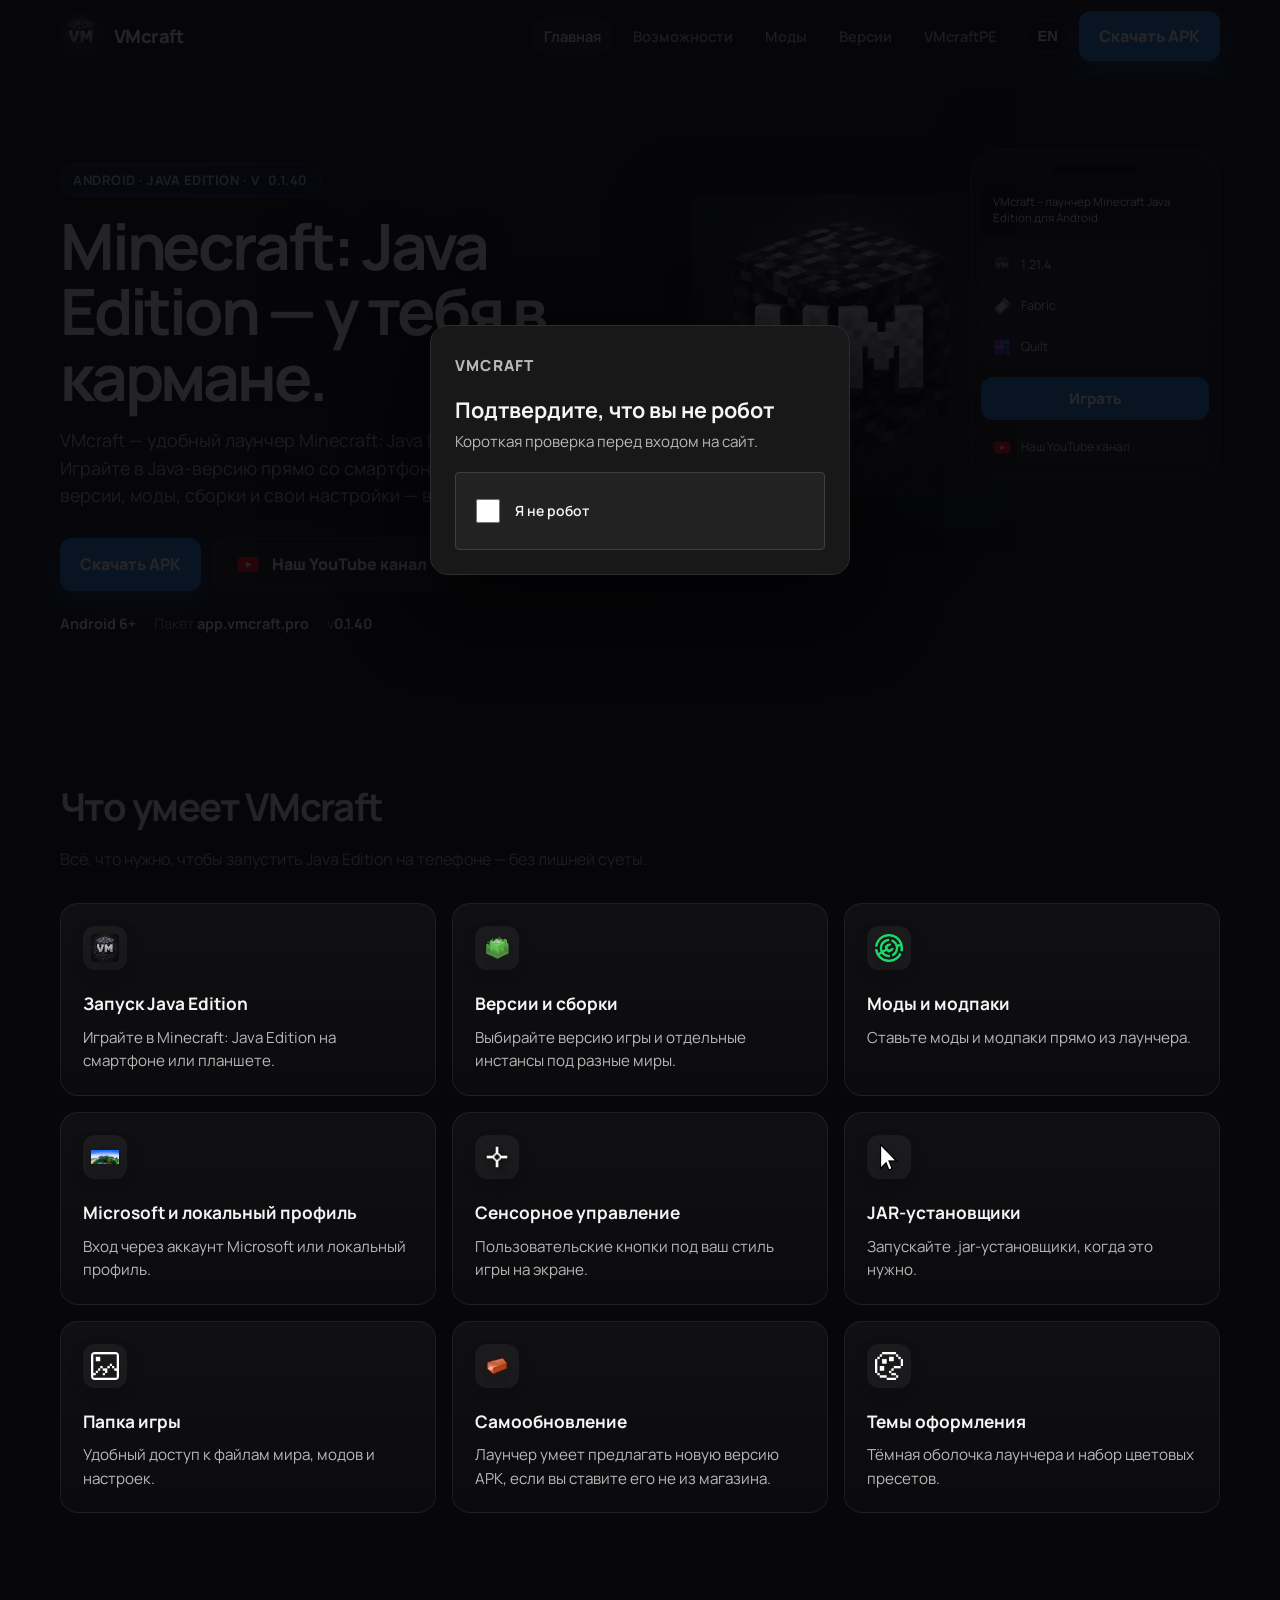
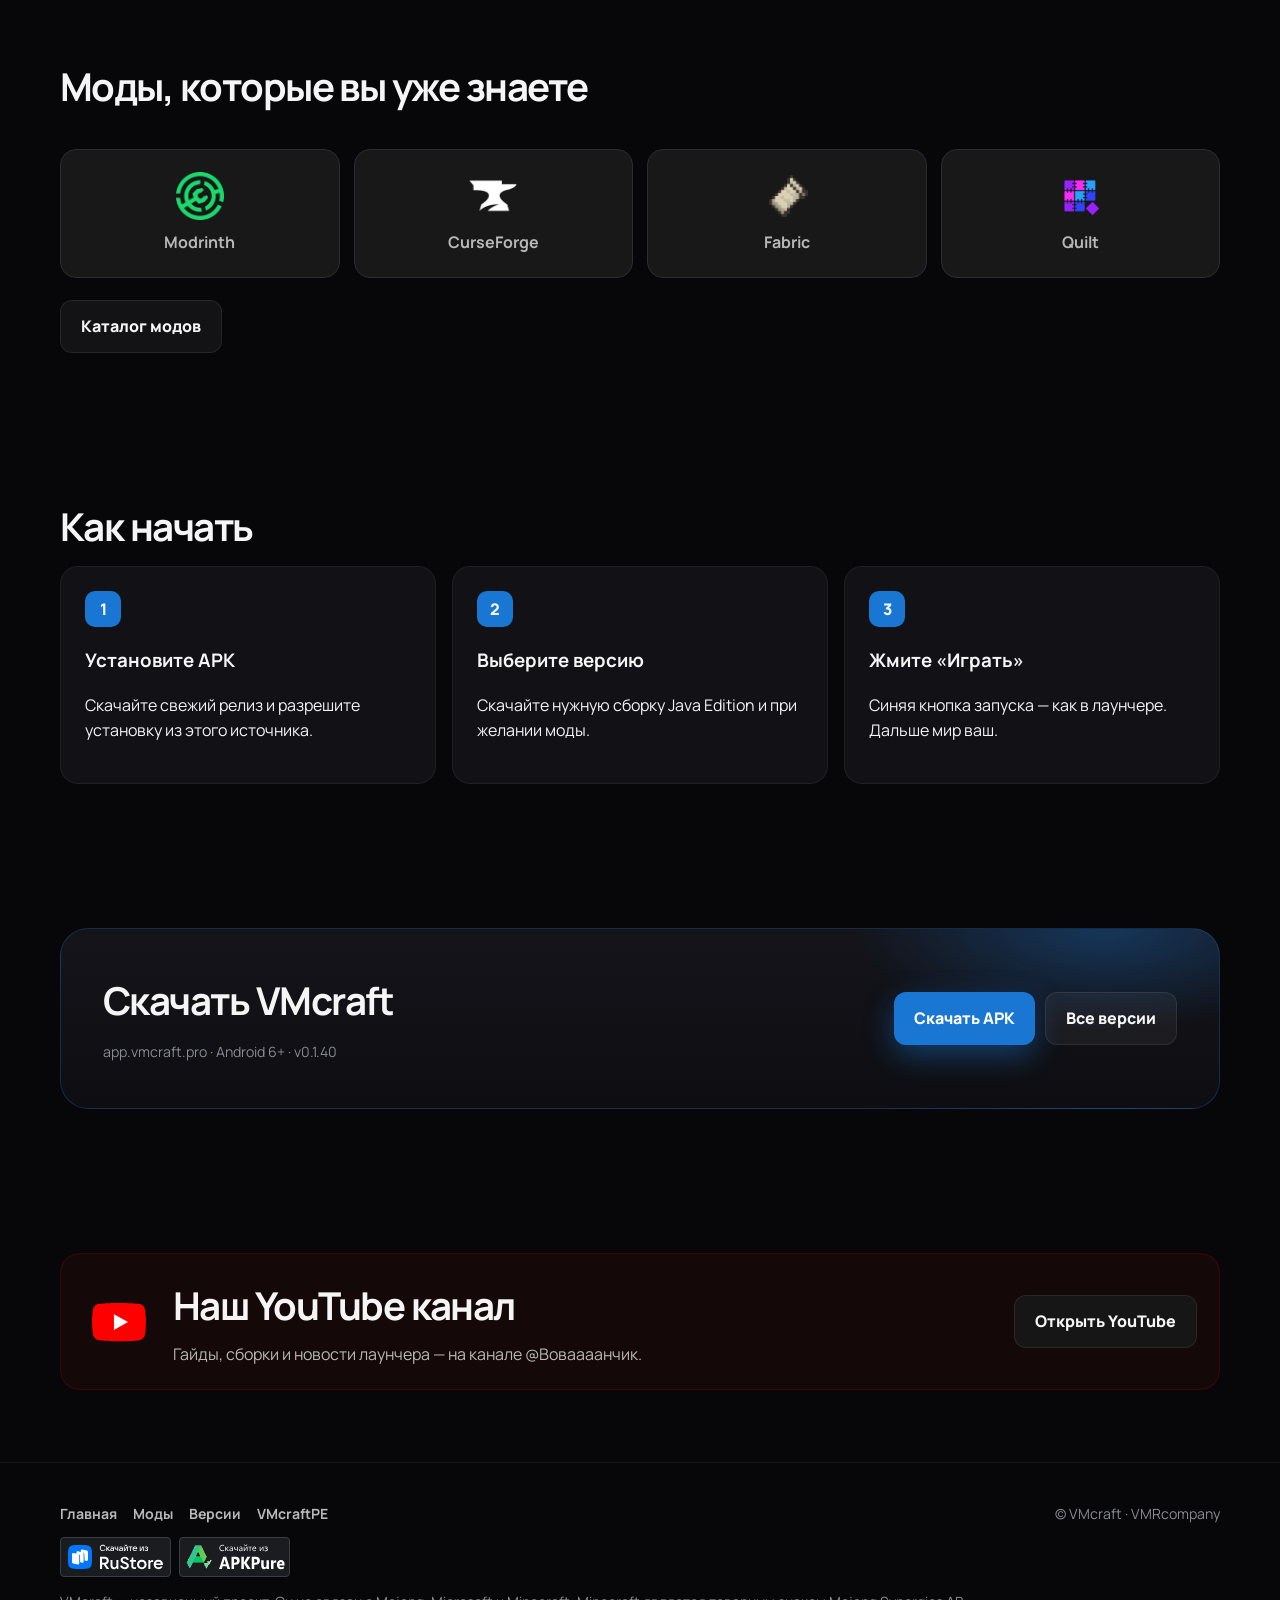
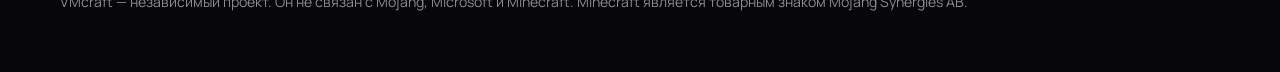
==== index.html @ ec3b5761 "Show a not-a-robot gate on every new site visit. Co-authored-by: Cursor <cursoragent@cursor.com>" ====
<!DOCTYPE html>
<html lang="ru">
<head>
  <meta name="yandex-verification" content="26afa3d3f03952c6" />
  <meta charset="UTF-8">
  <meta name="viewport" content="width=device-width, initial-scale=1">
  <title>VMcraft — лаунчер Minecraft Java Edition для Android</title>
  <meta name="description" content="Скачайте VMcraft: лаунчер Minecraft: Java Edition на Android. Версии, моды, модпаки и сенсорное управление.">
  <link rel="canonical" href="https://vmcraft.mineholde.pro/">
  <meta name="theme-color" content="#0A0A0E">
  <meta property="og:type" content="website">
  <meta property="og:site_name" content="VMcraft">
  <meta property="og:title" content="VMcraft — лаунчер Minecraft Java Edition для Android">
  <meta property="og:description" content="Minecraft: Java Edition на Android. Моды, версии и скачать APK.">
  <meta property="og:url" content="https://vmcraft.mineholde.pro/">
  <meta property="og:image" content="https://vmcraft.mineholde.pro/images/icon.png">
  <meta name="twitter:card" content="summary">
  <link rel="icon" href="images/icon.png" type="image/png">
  <link rel="apple-touch-icon" href="images/icon-round.png">
  <link rel="preconnect" href="https://fonts.googleapis.com">
  <link rel="preconnect" href="https://fonts.gstatic.com" crossorigin>
  <link href="https://fonts.googleapis.com/css2?family=Manrope:wght@500;600;700;800&display=swap" rel="stylesheet">
  <link rel="stylesheet" href="css/style.css?v=20261020b">
  <script>
    (function () {
      try {
        if (sessionStorage.getItem("vmcraft-captcha-ok")) return;
        if (/bot|crawl|spider|slurp|mediapartners|yandex|googlebot|bingbot|baidu/i.test(navigator.userAgent)) return;
        document.documentElement.classList.add("captcha-lock");
      } catch (e) {}
    })();
  </script>
  <script type="application/ld+json">
  {"@context":"https://schema.org","@type":"SoftwareApplication","name":"VMcraft","applicationCategory":"GameApplication","operatingSystem":"Android","url":"https://vmcraft.mineholde.pro/","description":"Minecraft: Java Edition launcher for Android","offers":{"@type":"Offer","price":"0","priceCurrency":"USD"}}
  </script>
</head>
<body data-page="home" class="home-live">
  <div class="home-bg" aria-hidden="true">
    <video class="home-bg-video" autoplay muted loop playsinline preload="auto"></video>
    <script>
      (function () {
        var month = new Date().getMonth() + 1;
        var winterOrSpring = month === 12 || month <= 5;
        var video = document.currentScript.previousElementSibling;
        video.src = winterOrSpring ? "videos/home-bg-winter.mp4" : "videos/home-bg.mp4";
      })();
    </script>
  </div>
  <div class="bedrock" aria-hidden="true"></div>
  <header class="nav" id="siteNav">
    <div class="wrap nav-inner">
      <div class="nav-left">
        <button class="menu-btn" type="button" id="menuBtn" aria-expanded="false" aria-controls="siteMenu" aria-label="Меню">
          <span></span><span></span><span></span>
        </button>
        <a class="brand" href="index.html">
          <img src="images/icon.png" alt="VMcraft">
          VMcraft
        </a>
      </div>
      <nav class="nav-links" id="siteMenu">
        <a data-nav="home" href="index.html" data-i18n="navHome">Главная</a>
        <a href="index.html#features" data-i18n="navFeat">Возможности</a>
        <a data-nav="mods" href="mods.html" data-i18n="navMods">Моды</a>
        <a data-nav="versions" href="versions.html" data-i18n="navVersions">Версии</a>
        <a data-nav="pe" href="pe.html" data-i18n="navPe">VMcraftPE</a>
      </nav>
      <div class="nav-actions">
        <button class="lang" type="button" id="langBtn">EN</button>
        <a class="btn btn-play" data-apk href="https://github.com/VMRcompany/vmcraft-updates/releases/download/0.1.40/VMcraft-0.1.40-release.apk" data-i18n="play">Скачать APK</a>
      </div>
    </div>
  </header>

  <main id="top">
    <section class="wrap hero">
      <div>
        <div class="kicker"><span data-i18n="kicker">Android · Java Edition · v</span><span data-version>0.1.40</span></div>
        <h1 data-i18n="h1">Minecraft: Java Edition — у тебя в кармане.</h1>
        <p class="lead" data-i18n="lead">VMcraft — удобный лаунчер Minecraft: Java Edition на Android. Играйте в Java-версию прямо со смартфона или планшета: версии, моды, сборки и свои настройки — в одном приложении.</p>
        <div class="cta-row">
          <a class="btn btn-play" data-apk href="https://github.com/VMRcompany/vmcraft-updates/releases/download/0.1.40/VMcraft-0.1.40-release.apk" data-i18n="play">Скачать APK</a>
          <a class="btn btn-yt" href="https://www.youtube.com/@Воваааанчик" rel="noopener" target="_blank">
            <img src="images/youtube.svg" alt="">
            <span data-i18n="yt">Наш YouTube канал</span>
          </a>
        </div>
        <div class="meta">
          <span><b data-i18n="android">Android 6+</b></span>
          <span><span data-i18n="pkg">Пакет</span> <b>app.vmcraft.pro</b></span>
          <span>v<b data-version>0.1.40</b></span>
        </div>
      </div>
      <div class="stage">
        <div class="glow"></div>
        <img class="cube" src="images/icon-foreground.png" alt="Иконка VMcraft — куб VM">
        <div class="phone" aria-hidden="true">
          <div class="notch"></div>
          <div class="mock-banner" data-i18n="banner">VMcraft – лаунчер Minecraft Java Edition для Android</div>
          <div class="mock-list">
            <div class="mock-row"><img src="images/icon.png" alt=""> 1.21.4</div>
            <div class="mock-row"><img src="images/fabric.webp" alt=""> Fabric</div>
            <div class="mock-row"><img src="images/quilt.webp" alt=""> Quilt</div>
          </div>
          <button class="mock-play" type="button" data-i18n="mockPlay">Играть</button>
          <div class="mock-yt">
            <img src="images/youtube.svg" alt="">
            <span data-i18n="yt">Наш YouTube канал</span>
          </div>
        </div>
      </div>
    </section>

    <section class="wrap section" id="features">
      <h2 data-i18n="featTitle">Что умеет VMcraft</h2>
      <p class="sub" data-i18n="featSub">Всё, что нужно, чтобы запустить Java Edition на телефоне — без лишней суеты.</p>
      <div class="grid">
        <article class="card">
          <img src="images/icon.png" alt="">
          <h3 data-i18n="f1t">Запуск Java Edition</h3>
          <p data-i18n="f1d">Играйте в Minecraft: Java Edition на смартфоне или планшете.</p>
        </article>
        <article class="card">
          <img src="images/renderer.png" alt="">
          <h3 data-i18n="f2t">Версии и сборки</h3>
          <p data-i18n="f2d">Выбирайте версию игры и отдельные инстансы под разные миры.</p>
        </article>
        <article class="card">
          <img src="images/modrinth.png" alt="">
          <h3 data-i18n="f3t">Моды и модпаки</h3>
          <p data-i18n="f3d">Ставьте моды и модпаки прямо из лаунчера.</p>
        </article>
        <article class="card">
          <img src="images/signin.webp" alt="">
          <h3 data-i18n="f4t">Microsoft и локальный профиль</h3>
          <p data-i18n="f4d">Вход через аккаунт Microsoft или локальный профиль.</p>
        </article>
        <article class="card">
          <img src="images/gamepad.png" alt="">
          <h3 data-i18n="f5t">Сенсорное управление</h3>
          <p data-i18n="f5d">Пользовательские кнопки под ваш стиль игры на экране.</p>
        </article>
        <article class="card">
          <img src="images/mouse.png" alt="">
          <h3 data-i18n="f6t">JAR-установщики</h3>
          <p data-i18n="f6d">Запускайте .jar-установщики, когда это нужно.</p>
        </article>
        <article class="card">
          <img src="images/background.png" alt="">
          <h3 data-i18n="f7t">Папка игры</h3>
          <p data-i18n="f7d">Удобный доступ к файлам мира, модов и настроек.</p>
        </article>
        <article class="card">
          <img src="images/notif.png" alt="">
          <h3 data-i18n="f8t">Самообновление</h3>
          <p data-i18n="f8d">Лаунчер умеет предлагать новую версию APK, если вы ставите его не из магазина.</p>
        </article>
        <article class="card">
          <img src="images/theme.png" alt="">
          <h3 data-i18n="f9t">Темы оформления</h3>
          <p data-i18n="f9d">Тёмная оболочка лаунчера и набор цветовых пресетов.</p>
        </article>
      </div>
    </section>

    <section class="wrap section" id="mods">
      <h2 data-i18n="ecoTitle">Моды, которые вы уже знаете</h2>
      <div class="ecosystem">
        <div class="eco"><img src="images/modrinth.png" alt="Modrinth"><span>Modrinth</span></div>
        <div class="eco"><img src="images/curseforge.png" alt="CurseForge"><span>CurseForge</span></div>
        <div class="eco"><img src="images/fabric.webp" alt="Fabric"><span>Fabric</span></div>
        <div class="eco"><img src="images/quilt.webp" alt="Quilt"><span>Quilt</span></div>
      </div>
      <p class="section-link"><a class="btn btn-ghost" href="mods.html" data-i18n="ecoMore">Каталог модов</a></p>
    </section>

    <section class="wrap section" id="start">
      <h2 data-i18n="howTitle">Как начать</h2>
      <div class="steps">
        <article class="step">
          <div class="num">1</div>
          <h3 data-i18n="s1t">Установите APK</h3>
          <p data-i18n="s1d">Скачайте свежий релиз и разрешите установку из этого источника.</p>
        </article>
        <article class="step">
          <div class="num">2</div>
          <h3 data-i18n="s2t">Выберите версию</h3>
          <p data-i18n="s2d">Скачайте нужную сборку Java Edition и при желании моды.</p>
        </article>
        <article class="step">
          <div class="num">3</div>
          <h3 data-i18n="s3t">Жмите «Играть»</h3>
          <p data-i18n="s3d">Синяя кнопка запуска — как в лаунчере. Дальше мир ваш.</p>
        </article>
      </div>
    </section>

    <section class="wrap section" id="download">
      <div class="download">
        <div>
          <h2 data-i18n="dlTitle">Скачать VMcraft</h2>
          <p class="pkg">app.vmcraft.pro · <span data-i18n="android">Android 6+</span> · v<span data-version>0.1.40</span></p>
        </div>
        <div class="dl-actions">
          <a class="btn btn-play" data-apk href="https://github.com/VMRcompany/vmcraft-updates/releases/download/0.1.40/VMcraft-0.1.40-release.apk" data-i18n="play">Скачать APK</a>
          <a class="btn btn-ghost" href="versions.html" data-i18n="allVersions">Все версии</a>
        </div>
      </div>
    </section>

    <section class="wrap section" id="youtube">
      <div class="yt-block">
        <img class="icon-lg" src="images/youtube.svg" alt="YouTube">
        <div>
          <h2 style="margin:0" data-i18n="ytTitle">Наш YouTube канал</h2>
          <p data-i18n="ytSub">Гайды, сборки и новости лаунчера — на канале @Воваааанчик.</p>
        </div>
        <a class="btn btn-yt" href="https://www.youtube.com/@Воваааанчик" rel="noopener" target="_blank" data-i18n="ytBtn">Открыть YouTube</a>
      </div>
    </section>
  </main>

  <footer>
    <div class="wrap foot">
      <div>
        <div class="foot-nav">
          <a href="index.html" data-i18n="navHome">Главная</a>
          <a href="mods.html" data-i18n="navMods">Моды</a>
          <a href="versions.html" data-i18n="navVersions">Версии</a>
          <a href="pe.html" data-i18n="navPe">VMcraftPE</a>
        </div>
        <div class="store-badges">
          <a href="https://www.rustore.ru/catalog/app/app.vmcraft.pro?utm_source=available_in_rustore&amp;utm_medium=app.vmcraft.pro&amp;rsm=1&amp;mt_link_id=iios36&amp;mt_sub1=app.vmcraft.pro" target="_blank" rel="noopener">
            <img src="images/rustore-badge.svg" width="111" height="40" alt="Доступно в RuStore">
          </a>
          <a href="https://apkpure.com/p/app.vmcraft.pro" target="_blank" rel="noopener">
            <img src="images/apkpure-badge.svg?v=20261008e" width="111" height="40" alt="Скачайте из APKPure">
          </a>
        </div>
        <div class="legal" data-i18n="legal">VMcraft — независимый проект. Он не связан с Mojang, Microsoft и Minecraft. Minecraft является товарным знаком Mojang Synergies AB.</div>
      </div>
      <div data-i18n="copy">© VMcraft · VMRcompany</div>
    </div>
  </footer>
  <script src="js/captcha.js?v=20261020b"></script>
  <script src="js/app.js?v=20261001d"></script>
</body>
</html>
---- css/style.css ----
:root {
  --bg: #07070a;
  --bg-elev: #121214;
  --surface: #181818;
  --surface-2: #222226;
  --line: #2c2c32;
  --text: #f5f5f5;
  --muted: #b8b8b8;
  --faint: #8a8a93;
  --accent: #1976d2;
  --accent-deep: #1565c0;
  --accent-glow: rgba(25, 118, 210, 0.45);
  --yt: #ff0000;
  --radius: 18px;
  --shadow: 0 30px 80px rgba(0, 0, 0, 0.55);
  --font: "Manrope", "Segoe UI", system-ui, sans-serif;
}

* { box-sizing: border-box; }
html { scroll-behavior: smooth; }
body {
  margin: 0;
  font-family: var(--font);
  background: var(--bg);
  color: var(--text);
  line-height: 1.55;
  overflow-x: hidden;
}

body::before {
  content: "";
  position: fixed;
  inset: 0;
  pointer-events: none;
  z-index: -2;
  background:
    radial-gradient(900px 500px at 80% -10%, rgba(25, 118, 210, 0.22), transparent 60%),
    radial-gradient(700px 420px at 10% 10%, rgba(255, 255, 255, 0.04), transparent 50%),
    linear-gradient(180deg, #0a0a0e 0%, #07070a 40%, #050507 100%);
}

.bedrock {
  position: fixed;
  inset: 0;
  z-index: -1;
  opacity: 0.18;
  background-image:
    linear-gradient(rgba(255,255,255,.04) 1px, transparent 1px),
    linear-gradient(90deg, rgba(255,255,255,.04) 1px, transparent 1px);
  background-size: 28px 28px;
  mask-image: radial-gradient(circle at 50% 20%, #000 20%, transparent 75%);
}

.home-bg {
  position: fixed;
  inset: 0;
  z-index: -2;
  overflow: hidden;
  pointer-events: none;
}

.home-bg-video {
  width: 100%;
  height: 100%;
  object-fit: cover;
}

.home-bg::after {
  content: "";
  position: absolute;
  inset: 0;
  background:
    linear-gradient(180deg, rgba(7, 7, 10, 0.38) 0%, rgba(7, 7, 10, 0.52) 45%, rgba(7, 7, 10, 0.82) 100%),
    radial-gradient(ellipse at 50% 30%, transparent 35%, rgba(7, 7, 10, 0.4) 100%);
}

.home-live::before {
  display: none;
}

.home-live .bedrock {
  opacity: 0.08;
}

.home-live h1,
.home-live .lead {
  text-shadow: 0 2px 22px rgba(0, 0, 0, 0.65);
}

a { color: inherit; }

.wrap {
  width: min(1160px, calc(100% - 32px));
  margin: 0 auto;
}

.nav {
  position: sticky;
  top: 0;
  z-index: 40;
  backdrop-filter: blur(18px);
  background: rgba(7, 7, 10, 0.72);
  border-bottom: 1px solid rgba(255,255,255,.06);
}

.nav-inner {
  display: flex;
  align-items: center;
  gap: 16px;
  min-height: 72px;
}

.nav-left {
  display: flex;
  align-items: center;
  gap: 4px;
  flex-shrink: 0;
}

.menu-btn {
  display: none;
  width: 40px;
  height: 40px;
  padding: 0;
  border: 0;
  border-radius: 10px;
  background: transparent;
  flex-direction: column;
  align-items: center;
  justify-content: center;
  gap: 5px;
  cursor: pointer;
}

.menu-btn span {
  display: block;
  width: 18px;
  height: 2px;
  background: #fff;
  border-radius: 2px;
  transition: transform .2s ease, opacity .2s ease;
}

.nav.is-open .menu-btn span:nth-child(1) {
  transform: translateY(7px) rotate(45deg);
}

.nav.is-open .menu-btn span:nth-child(2) {
  opacity: 0;
}

.nav.is-open .menu-btn span:nth-child(3) {
  transform: translateY(-7px) rotate(-45deg);
}

.nav-actions {
  display: flex;
  align-items: center;
  gap: 8px;
  flex-shrink: 0;
}

.brand {
  display: flex;
  align-items: center;
  gap: 12px;
  text-decoration: none;
  font-weight: 800;
  letter-spacing: -0.03em;
  font-size: 1.15rem;
}

.brand img {
  width: 42px;
  height: 42px;
  border-radius: 12px;
  box-shadow: 0 0 0 1px rgba(255,255,255,.08), 0 10px 24px rgba(0,0,0,.4);
}

.nav-links {
  display: flex;
  align-items: center;
  gap: 8px;
  flex-wrap: wrap;
  justify-content: flex-end;
  margin-left: auto;
}

.nav-links a, .lang {
  text-decoration: none;
  color: var(--muted);
  font-size: 0.92rem;
  font-weight: 600;
  padding: 8px 12px;
  border-radius: 999px;
}

.nav-links a:hover { color: var(--text); background: rgba(255,255,255,.05); }

.lang {
  border: 1px solid var(--line);
  background: transparent;
  color: var(--text);
  cursor: pointer;
}

.btn {
  display: inline-flex;
  align-items: center;
  justify-content: center;
  gap: 10px;
  text-decoration: none;
  border: 0;
  cursor: pointer;
  font-weight: 800;
  border-radius: 12px;
  padding: 13px 20px;
  transition: transform .15s ease, background .15s ease, box-shadow .15s ease;
}

.btn:hover { transform: translateY(-1px); }
.btn:active { transform: translateY(0); }

.btn-play {
  background: var(--accent);
  color: #fff;
  box-shadow: 0 10px 30px var(--accent-glow);
}
.btn-play:hover { background: var(--accent-deep); }

.btn-ghost {
  background: rgba(255,255,255,.05);
  color: var(--text);
  border: 1px solid rgba(255,255,255,.08);
}

.btn-yt {
  background: #161616;
  border: 1px solid rgba(255,255,255,.08);
}
.btn-yt img { width: 28px; height: 21px; }

.hero {
  display: grid;
  grid-template-columns: 1.05fr .95fr;
  gap: 48px;
  align-items: center;
  padding: 56px 0 36px;
}

.kicker {
  display: inline-flex;
  align-items: center;
  gap: 8px;
  color: #9ecbff;
  background: rgba(25, 118, 210, .12);
  border: 1px solid rgba(25, 118, 210, .28);
  border-radius: 999px;
  padding: 6px 12px;
  font-size: 0.82rem;
  font-weight: 700;
  letter-spacing: .04em;
  text-transform: uppercase;
}

h1 {
  margin: 16px 0 12px;
  font-size: clamp(2.4rem, 5vw, 4.4rem);
  line-height: 1.02;
  letter-spacing: -0.05em;
}

h1 span { color: #8ec4ff; }

.lead {
  font-size: 1.12rem;
  color: var(--muted);
  max-width: 560px;
}

.cta-row {
  display: flex;
  flex-wrap: wrap;
  gap: 12px;
  margin-top: 28px;
}

.meta {
  display: flex;
  flex-wrap: wrap;
  gap: 18px;
  margin-top: 22px;
  color: var(--faint);
  font-size: 0.9rem;
}

.meta b { color: var(--text); font-weight: 700; }

.stage {
  position: relative;
  min-height: 540px;
}

.pe-stage {
  display: flex;
  align-items: center;
  justify-content: center;
  min-height: 420px;
}

.pe-stage .glow {
  left: 50%;
  top: 50%;
}

.pe-stage .pe-logo,
.pe-stage .cube {
  position: static;
  left: auto;
  top: auto;
  width: min(280px, 72%);
  transform: none;
}

.glow {
  position: absolute;
  width: 340px;
  height: 340px;
  left: 50%;
  top: 46%;
  transform: translate(-50%, -50%);
  background: radial-gradient(circle, var(--accent-glow), transparent 68%);
  filter: blur(8px);
}

.cube {
  position: absolute;
  left: 0;
  top: 12%;
  width: min(300px, 52vw);
  animation: float 6s ease-in-out infinite;
  filter: drop-shadow(0 30px 40px rgba(0,0,0,.6));
  z-index: 2;
}

.phone {
  position: absolute;
  right: 0;
  top: 20px;
  width: 250px;
  background: #101014;
  border: 1px solid rgba(255,255,255,.1);
  border-radius: 28px;
  padding: 12px 10px 14px;
  box-shadow: var(--shadow);
  z-index: 3;
}

.notch {
  width: 86px;
  height: 8px;
  margin: 4px auto 10px;
  background: #000;
  border-radius: 20px;
}

.mock-banner {
  background: rgba(0,0,0,.9);
  color: #fff;
  font-size: 0.72rem;
  line-height: 1.35;
  padding: 10px 12px;
  border-radius: 10px;
  margin-bottom: 10px;
}

.mock-list {
  background: #1b1b1f;
  border-radius: 12px;
  overflow: hidden;
  margin-bottom: 10px;
}

.mock-row {
  display: flex;
  align-items: center;
  gap: 8px;
  padding: 9px 10px;
  font-size: 0.78rem;
  border-bottom: 1px solid rgba(255,255,255,.05);
  color: #ddd;
}
.mock-row:last-child { border-bottom: 0; }
.mock-row img { width: 22px; height: 22px; border-radius: 6px; }
.mock-play {
  width: 100%;
  background: var(--accent);
  color: #fff;
  border: 0;
  border-radius: 12px;
  padding: 11px;
  font-weight: 800;
  font-size: 0.95rem;
  font-family: inherit;
}
.mock-yt {
  display: flex;
  align-items: center;
  gap: 8px;
  margin-top: 10px;
  background: #161616;
  border-radius: 12px;
  padding: 8px 10px;
  font-size: 0.75rem;
  color: #ddd;
}
.mock-yt img { width: 22px; }

@keyframes float {
  0%, 100% { transform: translateY(0); }
  50% { transform: translateY(-12px); }
}

.section { padding: 72px 0; }
.section h2 {
  margin: 0 0 10px;
  font-size: clamp(1.8rem, 3vw, 2.5rem);
  letter-spacing: -0.04em;
}
#mods h2 { margin-bottom: 32px; }
.section .sub { color: var(--muted); margin: 0 0 32px; max-width: 640px; }

.grid {
  display: grid;
  grid-template-columns: repeat(3, 1fr);
  gap: 16px;
}

.card {
  background: linear-gradient(180deg, rgba(255,255,255,.04), rgba(255,255,255,.02));
  border: 1px solid rgba(255,255,255,.07);
  border-radius: var(--radius);
  padding: 22px;
  min-height: 170px;
}
.card img {
  width: 44px;
  height: 44px;
  object-fit: contain;
  margin-bottom: 14px;
  padding: 8px;
  border-radius: 12px;
  background: rgba(255,255,255,.05);
  filter: drop-shadow(0 6px 10px rgba(0,0,0,.4));
}
.card h3 { margin: 0 0 8px; font-size: 1.08rem; }
.card p { margin: 0; color: var(--muted); font-size: 0.95rem; }

.ecosystem {
  display: grid;
  grid-template-columns: repeat(4, 1fr);
  gap: 14px;
}
.eco {
  display: flex;
  flex-direction: column;
  align-items: center;
  gap: 10px;
  padding: 22px 12px;
  background: var(--surface);
  border: 1px solid var(--line);
  border-radius: 16px;
  text-align: center;
  color: var(--muted);
  font-weight: 700;
}
.eco img { width: 48px; height: 48px; object-fit: contain; }

.steps {
  display: grid;
  grid-template-columns: repeat(3, 1fr);
  gap: 16px;
}
.step {
  padding: 24px;
  border-radius: var(--radius);
  background: #111116;
  border: 1px solid rgba(255,255,255,.06);
}
.num {
  width: 36px;
  height: 36px;
  display: grid;
  place-items: center;
  border-radius: 10px;
  background: var(--accent);
  font-weight: 800;
  margin-bottom: 14px;
}

.download {
  position: relative;
  overflow: hidden;
  border-radius: 28px;
  padding: 42px;
  background:
    radial-gradient(500px 200px at 90% 0%, rgba(25,118,210,.35), transparent 50%),
    linear-gradient(180deg, #14141a, #0e0e12);
  border: 1px solid rgba(25,118,210,.28);
  display: grid;
  grid-template-columns: 1fr auto;
  gap: 24px;
  align-items: center;
}
.download h2 { margin-top: 0; }
.pkg { color: var(--faint); font-size: .88rem; margin: 0 0 4px; }
.dl-actions { display: flex; flex-wrap: wrap; gap: 10px; justify-content: flex-end; }

.versions-page { padding-top: 36px; min-height: 60vh; }
.versions-page h1 {
  margin: 0 0 10px;
  font-size: clamp(2rem, 4vw, 3rem);
  letter-spacing: -0.04em;
}
.version-list { display: grid; gap: 12px; }
.ver-row {
  display: flex;
  align-items: center;
  justify-content: space-between;
  gap: 18px;
  padding: 18px 20px;
  background: linear-gradient(180deg, rgba(255,255,255,.04), rgba(255,255,255,.02));
  border: 1px solid rgba(255,255,255,.07);
  border-radius: 18px;
}
.ver-main { display: flex; align-items: flex-start; gap: 14px; min-width: 0; }
.ver-main img {
  width: 44px;
  height: 44px;
  border-radius: 12px;
}
.ver-title { display: flex; align-items: center; gap: 10px; flex-wrap: wrap; }
.ver-meta { color: var(--faint); font-size: .9rem; margin-top: 4px; }
.ver-notes { color: var(--muted); margin: 8px 0 0; font-size: .92rem; white-space: pre-wrap; }
.ver-badge {
  background: rgba(25, 118, 210, .18);
  color: #9ecbff;
  border: 1px solid rgba(25, 118, 210, .35);
  border-radius: 999px;
  padding: 3px 10px;
  font-size: .75rem;
  font-weight: 800;
}

.yt-block {
  display: grid;
  grid-template-columns: auto 1fr auto;
  gap: 18px;
  align-items: center;
  padding: 22px;
  background: #140808;
  border: 1px solid rgba(255,0,0,.18);
  border-radius: 20px;
}
.yt-block img.icon-lg { width: 72px; height: 54px; }
.yt-block p { margin: 6px 0 0; color: var(--muted); }

footer {
  padding: 40px 0 60px;
  color: var(--faint);
  font-size: .88rem;
  border-top: 1px solid rgba(255,255,255,.06);
}
.foot {
  display: flex;
  justify-content: space-between;
  gap: 20px;
  flex-wrap: wrap;
}
.nav-links a.is-active {
  color: var(--text);
  background: rgba(255,255,255,.08);
}

.section-link { margin: 22px 0 0; }
.toolbar {
  display: flex;
  flex-wrap: wrap;
  gap: 12px;
  margin: 28px 0 18px;
  align-items: center;
}
.search {
  flex: 1;
  min-width: 200px;
  background: #121214;
  border: 1px solid var(--line);
  color: var(--text);
  border-radius: 12px;
  padding: 12px 14px;
  font: inherit;
}
.chips { display: flex; gap: 8px; }
.chip {
  border: 1px solid var(--line);
  background: transparent;
  color: var(--muted);
  border-radius: 999px;
  padding: 8px 14px;
  font: inherit;
  font-weight: 700;
  cursor: pointer;
}
.chip.is-on {
  background: rgba(25, 118, 210, .18);
  border-color: rgba(25, 118, 210, .4);
  color: #9ecbff;
}
.mod-grid {
  display: grid;
  grid-template-columns: repeat(2, 1fr);
  gap: 14px;
  margin-bottom: 40px;
}
.mod-card {
  display: grid;
  grid-template-columns: 56px 1fr;
  gap: 12px;
  align-items: start;
  padding: 16px;
  background: linear-gradient(180deg, rgba(255,255,255,.04), rgba(255,255,255,.02));
  border: 1px solid rgba(255,255,255,.07);
  border-radius: 18px;
}
.mod-card img {
  width: 56px;
  height: 56px;
  border-radius: 12px;
  object-fit: cover;
  background: #111;
}
.mod-card h3 { margin: 0 0 6px; font-size: 1.02rem; }
.mod-card p {
  margin: 0 0 12px;
  color: var(--muted);
  font-size: .9rem;
  display: -webkit-box;
  -webkit-line-clamp: 3;
  -webkit-box-orient: vertical;
  overflow: hidden;
}
.mod-card .btn { grid-column: 1 / -1; }
.foot-nav {
  display: flex;
  flex-wrap: wrap;
  gap: 12px 16px;
  margin-bottom: 12px;
}
.foot-nav a { color: var(--muted); text-decoration: none; font-weight: 700; }
.foot-nav a:hover { color: var(--text); }

.store-badges {
  display: flex;
  flex-wrap: wrap;
  align-items: center;
  gap: 8px;
  margin: 4px 0 14px;
}
.store-badges a {
  display: inline-block;
  line-height: 0;
}
.store-badges img {
  display: block;
  width: 111px;
  height: 40px;
}

.versions-page h2 { margin-top: 36px; }

@media (max-width: 920px) {
  .hero, .download, .yt-block { grid-template-columns: 1fr; }
  .dl-actions { justify-content: flex-start; }
  .ver-row { flex-direction: column; align-items: stretch; }
  .grid, .steps { grid-template-columns: 1fr 1fr; }
  .ecosystem { grid-template-columns: 1fr 1fr; }
  .stage {
    min-height: 0;
    display: flex;
    flex-direction: column;
    align-items: center;
    gap: 32px;
    padding: 8px 0 12px;
  }
  .glow { top: 22%; }
  .cube {
    position: static;
    left: auto;
    top: auto;
    width: min(220px, 62vw);
    transform: none;
  }
  .phone {
    position: static;
    left: auto;
    right: auto;
    top: auto;
    transform: none;
    width: min(240px, 78vw);
  }
  .menu-btn { display: inline-flex; }
  .nav-inner { min-height: 64px; gap: 8px; }
  .brand { font-size: 1.05rem; gap: 8px; }
  .brand img { width: 36px; height: 36px; }
  .nav-links {
    display: none;
    position: absolute;
    top: 100%;
    left: 0;
    right: 0;
    margin: 0;
    padding: 8px 16px 16px;
    flex-direction: column;
    align-items: stretch;
    flex-wrap: nowrap;
    justify-content: flex-start;
    gap: 4px;
    background: rgba(7, 7, 10, 0.97);
    border-bottom: 1px solid rgba(255,255,255,.08);
    box-shadow: 0 18px 40px rgba(0,0,0,.45);
  }
  .nav.is-open .nav-links { display: flex; }
  .nav-links a {
    border-radius: 12px;
    padding: 14px;
    font-size: 1rem;
  }
  .nav-actions .btn-play {
    padding: 10px 12px;
    font-size: 0.82rem;
    white-space: nowrap;
  }
}

@media (max-width: 640px) {
  .grid, .steps { grid-template-columns: 1fr; }
  .hero { padding-top: 28px; }
  .download { padding: 24px; }
  .mod-grid { grid-template-columns: 1fr; }
  .cube { width: min(200px, 58vw); }
}

html.captcha-lock,
html.captcha-lock body {
  overflow: hidden;
}
html.captcha-lock body::after {
  content: "";
  position: fixed;
  inset: 0;
  z-index: 90;
  background: rgba(7, 7, 10, 0.72);
}
.captcha-gate {
  position: fixed;
  inset: 0;
  z-index: 120;
  display: flex;
  align-items: center;
  justify-content: center;
  padding: 24px;
  background: rgba(7, 7, 10, 0.55);
}
.captcha-card {
  width: min(420px, 100%);
  padding: 28px 24px 24px;
  border-radius: var(--radius);
  background: var(--surface);
  border: 1px solid var(--line);
  box-shadow: var(--shadow);
}
.captcha-kicker {
  margin: 0 0 8px;
  color: var(--accent);
  font-size: .78rem;
  font-weight: 800;
  letter-spacing: .08em;
  text-transform: uppercase;
}
.captcha-card h2 {
  margin: 0 0 8px;
  font-size: 1.35rem;
  line-height: 1.25;
}
.captcha-card p {
  margin: 0 0 18px;
  color: var(--muted);
  font-size: .95rem;
}
.captcha-widget {
  min-height: 78px;
  display: flex;
  justify-content: flex-start;
}
.captcha-status {
  margin: 0;
  font-size: .85rem;
  color: var(--faint);
}
.human-check {
  display: flex;
  align-items: center;
  gap: 12px;
  width: 100%;
  min-height: 74px;
  padding: 12px 16px;
  border-radius: 4px;
  background: #222;
  border: 1px solid #3c4043;
  cursor: pointer;
  user-select: none;
}
.human-check input {
  width: 24px;
  height: 24px;
  accent-color: var(--accent);
  cursor: pointer;
}
.human-check span {
  font-size: 14px;
  font-weight: 600;
  color: var(--text);
}

@media (prefers-reduced-motion: reduce) {
  html { scroll-behavior: auto; }
  .cube { animation: none; }
  .home-bg-video { display: none; }
}
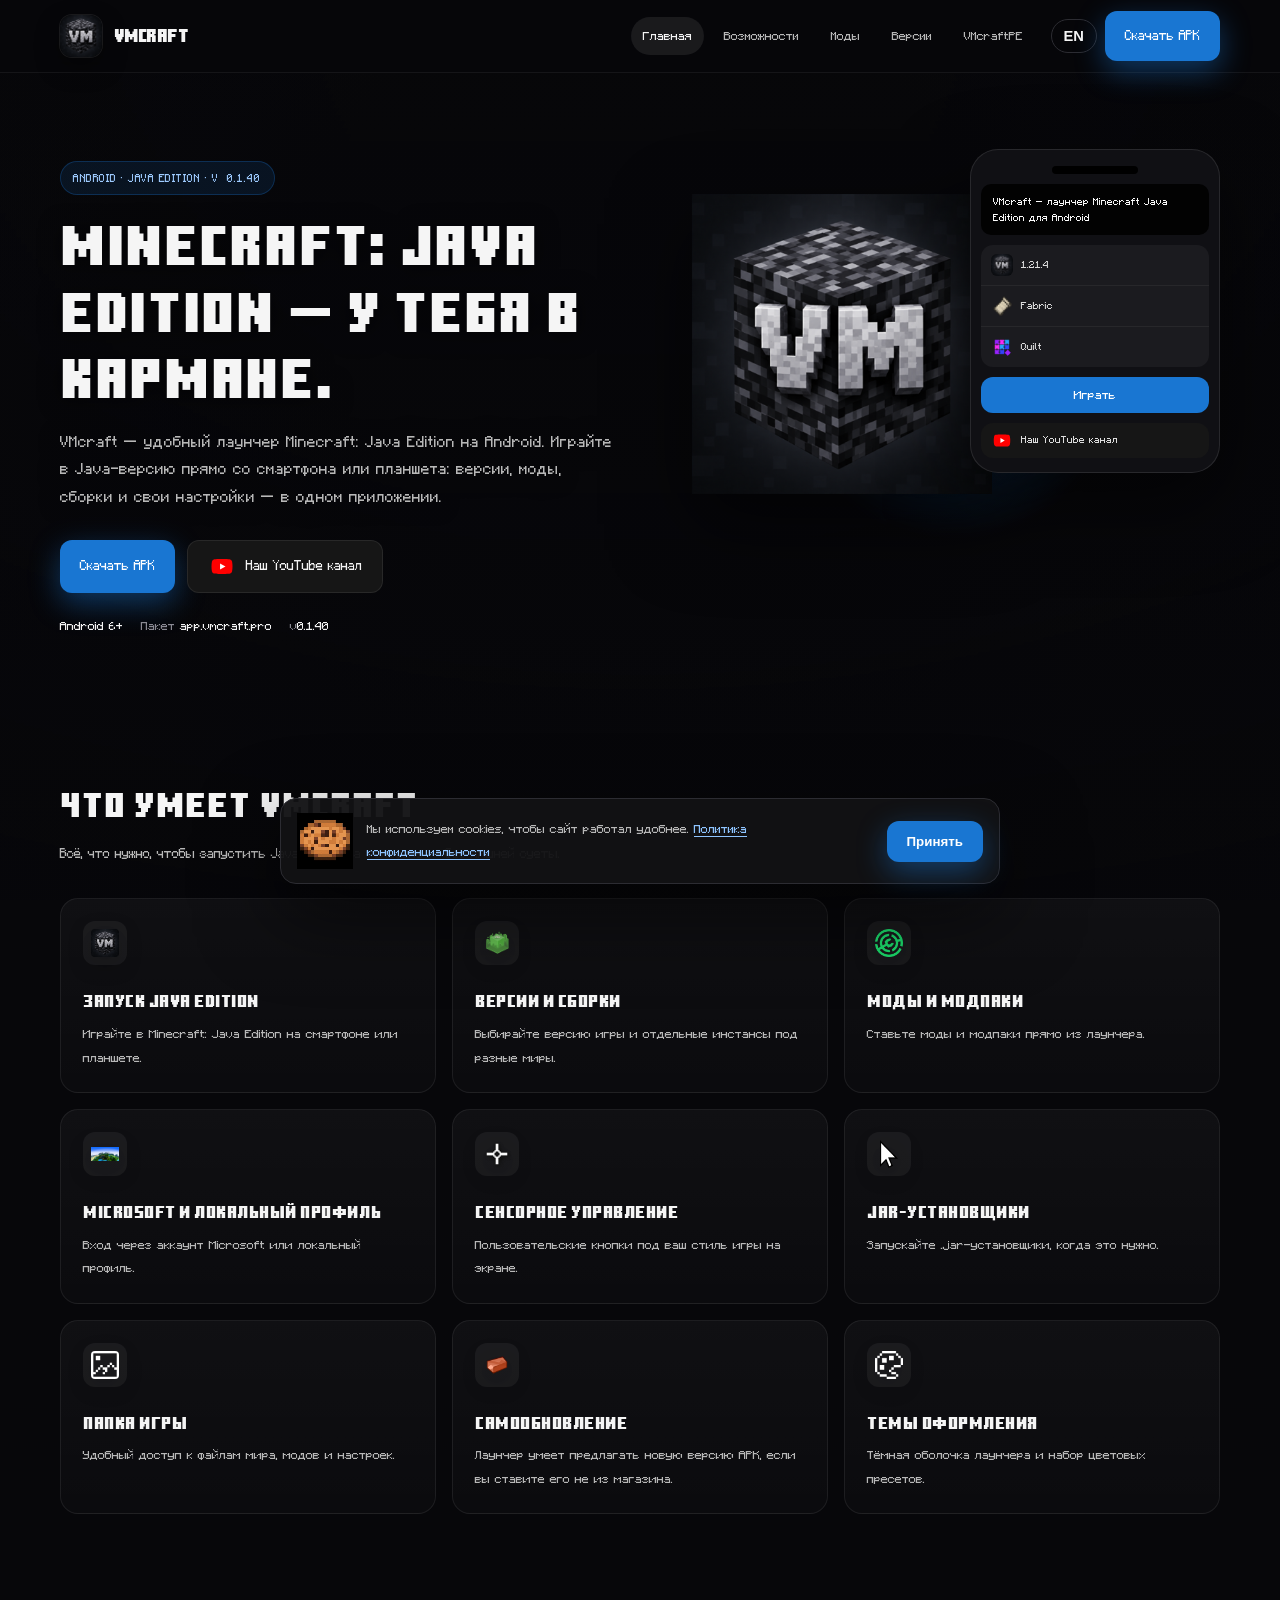
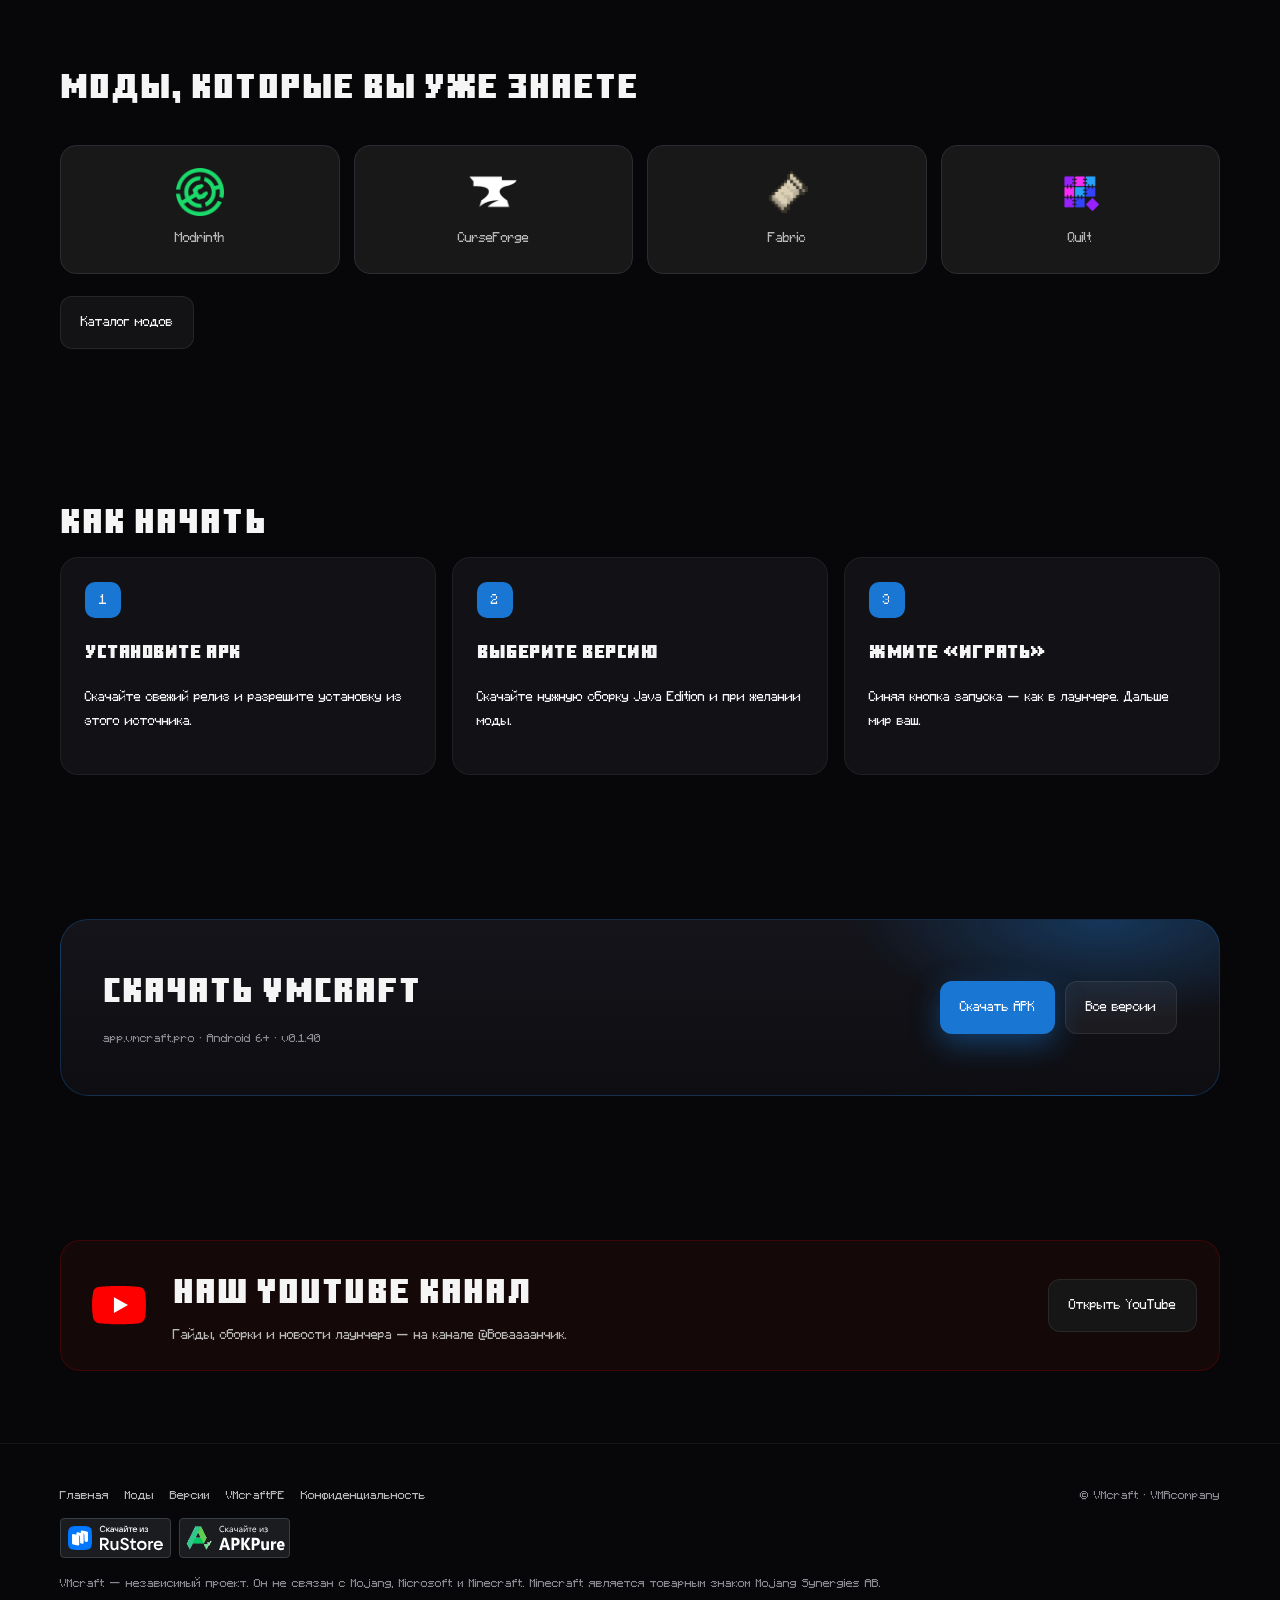
==== commit f173207a: "Replace captcha with a one-time cookie notice, privacy page, and Mojangels fonts. Co-authored-by: Cu" ====
--- a/index.html
+++ b/index.html
@@ -17,16 +17,13 @@
   <meta name="twitter:card" content="summary">
   <link rel="icon" href="images/icon.png" type="image/png">
   <link rel="apple-touch-icon" href="images/icon-round.png">
-  <link rel="preconnect" href="https://fonts.googleapis.com">
-  <link rel="preconnect" href="https://fonts.gstatic.com" crossorigin>
-  <link href="https://fonts.googleapis.com/css2?family=Manrope:wght@500;600;700;800&display=swap" rel="stylesheet">
-  <link rel="stylesheet" href="css/style.css?v=20261020b">
+  <link rel="stylesheet" href="css/style.css?v=20261020c">
   <script>
     (function () {
       try {
-        if (sessionStorage.getItem("vmcraft-captcha-ok")) return;
-        if (/bot|crawl|spider|slurp|mediapartners|yandex|googlebot|bingbot|baidu/i.test(navigator.userAgent)) return;
-        document.documentElement.classList.add("captcha-lock");
+        if (!localStorage.getItem("vmcraft-cookies-ok")) {
+          document.documentElement.classList.add("cookie-pending");
+        }
       } catch (e) {}
     })();
   </script>
@@ -228,6 +225,7 @@
           <a href="mods.html" data-i18n="navMods">Моды</a>
           <a href="versions.html" data-i18n="navVersions">Версии</a>
           <a href="pe.html" data-i18n="navPe">VMcraftPE</a>
+          <a href="privacy.html" data-i18n="navPrivacy">Конфиденциальность</a>
         </div>
         <div class="store-badges">
           <a href="https://www.rustore.ru/catalog/app/app.vmcraft.pro?utm_source=available_in_rustore&amp;utm_medium=app.vmcraft.pro&amp;rsm=1&amp;mt_link_id=iios36&amp;mt_sub1=app.vmcraft.pro" target="_blank" rel="noopener">
@@ -242,7 +240,15 @@
       <div data-i18n="copy">© VMcraft · VMRcompany</div>
     </div>
   </footer>
-  <script src="js/captcha.js?v=20261020b"></script>
-  <script src="js/app.js?v=20261001d"></script>
+  <aside class="cookie-banner" id="cookieBanner">
+    <img src="images/cookie.jpg" width="56" height="56" alt="">
+    <p>
+      <span data-i18n="cookieText">Мы используем cookies, чтобы сайт работал удобнее.</span>
+      <a class="cookie-link" href="privacy.html" data-i18n="cookiePolicy">Политика конфиденциальности</a>
+    </p>
+    <button type="button" class="btn btn-play" id="cookieAccept" data-i18n="cookieAccept">Принять</button>
+  </aside>
+  <script src="js/app.js?v=20261020c"></script>
+  <script src="js/cookie.js?v=20261020c"></script>
 </body>
 </html>
--- a/css/style.css
+++ b/css/style.css
@@ -1,3 +1,18 @@
+@font-face {
+  font-family: "Mojangels Big";
+  src: url("../fonts/MojangelsBig.woff2") format("woff2");
+  font-weight: 400 800;
+  font-style: normal;
+  font-display: swap;
+}
+@font-face {
+  font-family: "Mojangels Mini";
+  src: url("../fonts/MojangelsMini.woff2") format("woff2");
+  font-weight: 400 800;
+  font-style: normal;
+  font-display: swap;
+}
+
 :root {
   --bg: #07070a;
   --bg-elev: #121214;
@@ -13,7 +28,8 @@
   --yt: #ff0000;
   --radius: 18px;
   --shadow: 0 30px 80px rgba(0, 0, 0, 0.55);
-  --font: "Manrope", "Segoe UI", system-ui, sans-serif;
+  --font: "Mojangels Mini", "Segoe UI", system-ui, sans-serif;
+  --font-display: "Mojangels Big", "Mojangels Mini", "Segoe UI", sans-serif;
 }
 
 * { box-sizing: border-box; }
@@ -25,6 +41,12 @@
   color: var(--text);
   line-height: 1.55;
   overflow-x: hidden;
+  -webkit-font-smoothing: none;
+}
+
+h1, h2, h3, .brand {
+  font-family: var(--font-display);
+  letter-spacing: 0.03em;
 }
 
 body::before {
@@ -265,9 +287,8 @@
 
 h1 {
   margin: 16px 0 12px;
-  font-size: clamp(2.4rem, 5vw, 4.4rem);
-  line-height: 1.02;
-  letter-spacing: -0.05em;
+  font-size: clamp(2.1rem, 4.4vw, 3.6rem);
+  line-height: 1.18;
 }
 
 h1 span { color: #8ec4ff; }
@@ -424,8 +445,7 @@
 .section { padding: 72px 0; }
 .section h2 {
   margin: 0 0 10px;
-  font-size: clamp(1.8rem, 3vw, 2.5rem);
-  letter-spacing: -0.04em;
+  font-size: clamp(1.55rem, 2.8vw, 2.2rem);
 }
 #mods h2 { margin-bottom: 32px; }
 .section .sub { color: var(--muted); margin: 0 0 32px; max-width: 640px; }
@@ -750,86 +770,53 @@
   .cube { width: min(200px, 58vw); }
 }
 
-html.captcha-lock,
-html.captcha-lock body {
-  overflow: hidden;
-}
-html.captcha-lock body::after {
-  content: "";
+.cookie-banner {
+  display: none;
   position: fixed;
-  inset: 0;
-  z-index: 90;
-  background: rgba(7, 7, 10, 0.72);
-}
-.captcha-gate {
-  position: fixed;
-  inset: 0;
-  z-index: 120;
-  display: flex;
-  align-items: center;
-  justify-content: center;
-  padding: 24px;
-  background: rgba(7, 7, 10, 0.55);
-}
-.captcha-card {
-  width: min(420px, 100%);
-  padding: 28px 24px 24px;
-  border-radius: var(--radius);
-  background: var(--surface);
+  z-index: 80;
+  left: 16px;
+  right: 16px;
+  bottom: 16px;
+  width: min(720px, calc(100% - 32px));
+  margin: 0 auto;
+  align-items: center;
+  gap: 14px;
+  padding: 14px 16px;
+  border-radius: 16px;
+  background: rgba(18, 18, 20, 0.96);
   border: 1px solid var(--line);
   box-shadow: var(--shadow);
 }
-.captcha-kicker {
-  margin: 0 0 8px;
-  color: var(--accent);
-  font-size: .78rem;
+html.cookie-pending .cookie-banner { display: flex; }
+.cookie-banner img {
+  width: 56px;
+  height: 56px;
+  object-fit: contain;
+  image-rendering: pixelated;
+  flex-shrink: 0;
+}
+.cookie-banner p {
+  margin: 0;
+  flex: 1;
+  color: var(--muted);
+  font-size: .92rem;
+}
+.cookie-link {
+  color: #8ec4ff;
   font-weight: 800;
-  letter-spacing: .08em;
-  text-transform: uppercase;
-}
-.captcha-card h2 {
-  margin: 0 0 8px;
-  font-size: 1.35rem;
-  line-height: 1.25;
-}
-.captcha-card p {
-  margin: 0 0 18px;
+  text-decoration: underline;
+  text-underline-offset: 3px;
+}
+.cookie-link:hover { color: var(--text); }
+.policy-page p {
+  max-width: 720px;
   color: var(--muted);
-  font-size: .95rem;
-}
-.captcha-widget {
-  min-height: 78px;
-  display: flex;
-  justify-content: flex-start;
-}
-.captcha-status {
-  margin: 0;
-  font-size: .85rem;
-  color: var(--faint);
-}
-.human-check {
-  display: flex;
-  align-items: center;
-  gap: 12px;
-  width: 100%;
-  min-height: 74px;
-  padding: 12px 16px;
-  border-radius: 4px;
-  background: #222;
-  border: 1px solid #3c4043;
-  cursor: pointer;
-  user-select: none;
-}
-.human-check input {
-  width: 24px;
-  height: 24px;
-  accent-color: var(--accent);
-  cursor: pointer;
-}
-.human-check span {
-  font-size: 14px;
-  font-weight: 600;
-  color: var(--text);
+}
+@media (max-width: 640px) {
+  .cookie-banner {
+    flex-wrap: wrap;
+  }
+  .cookie-banner .btn { width: 100%; }
 }
 
 @media (prefers-reduced-motion: reduce) {
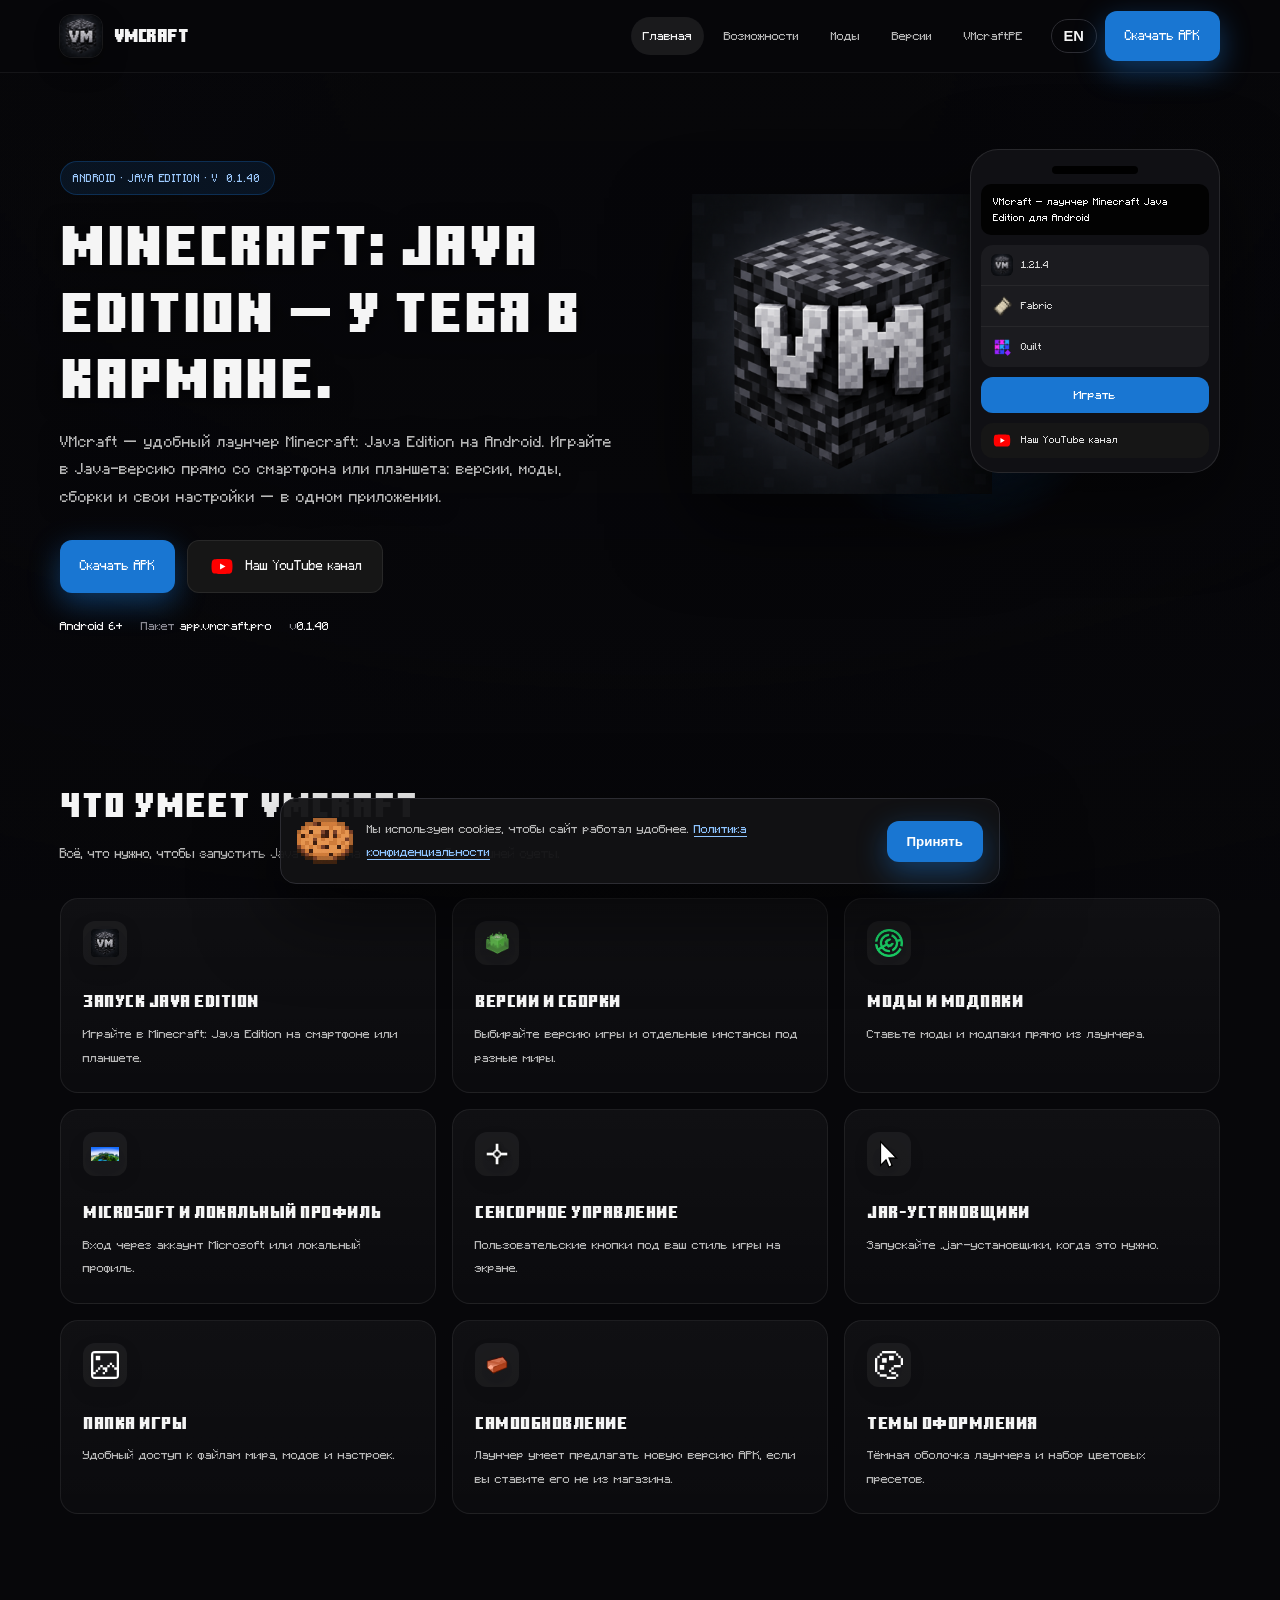
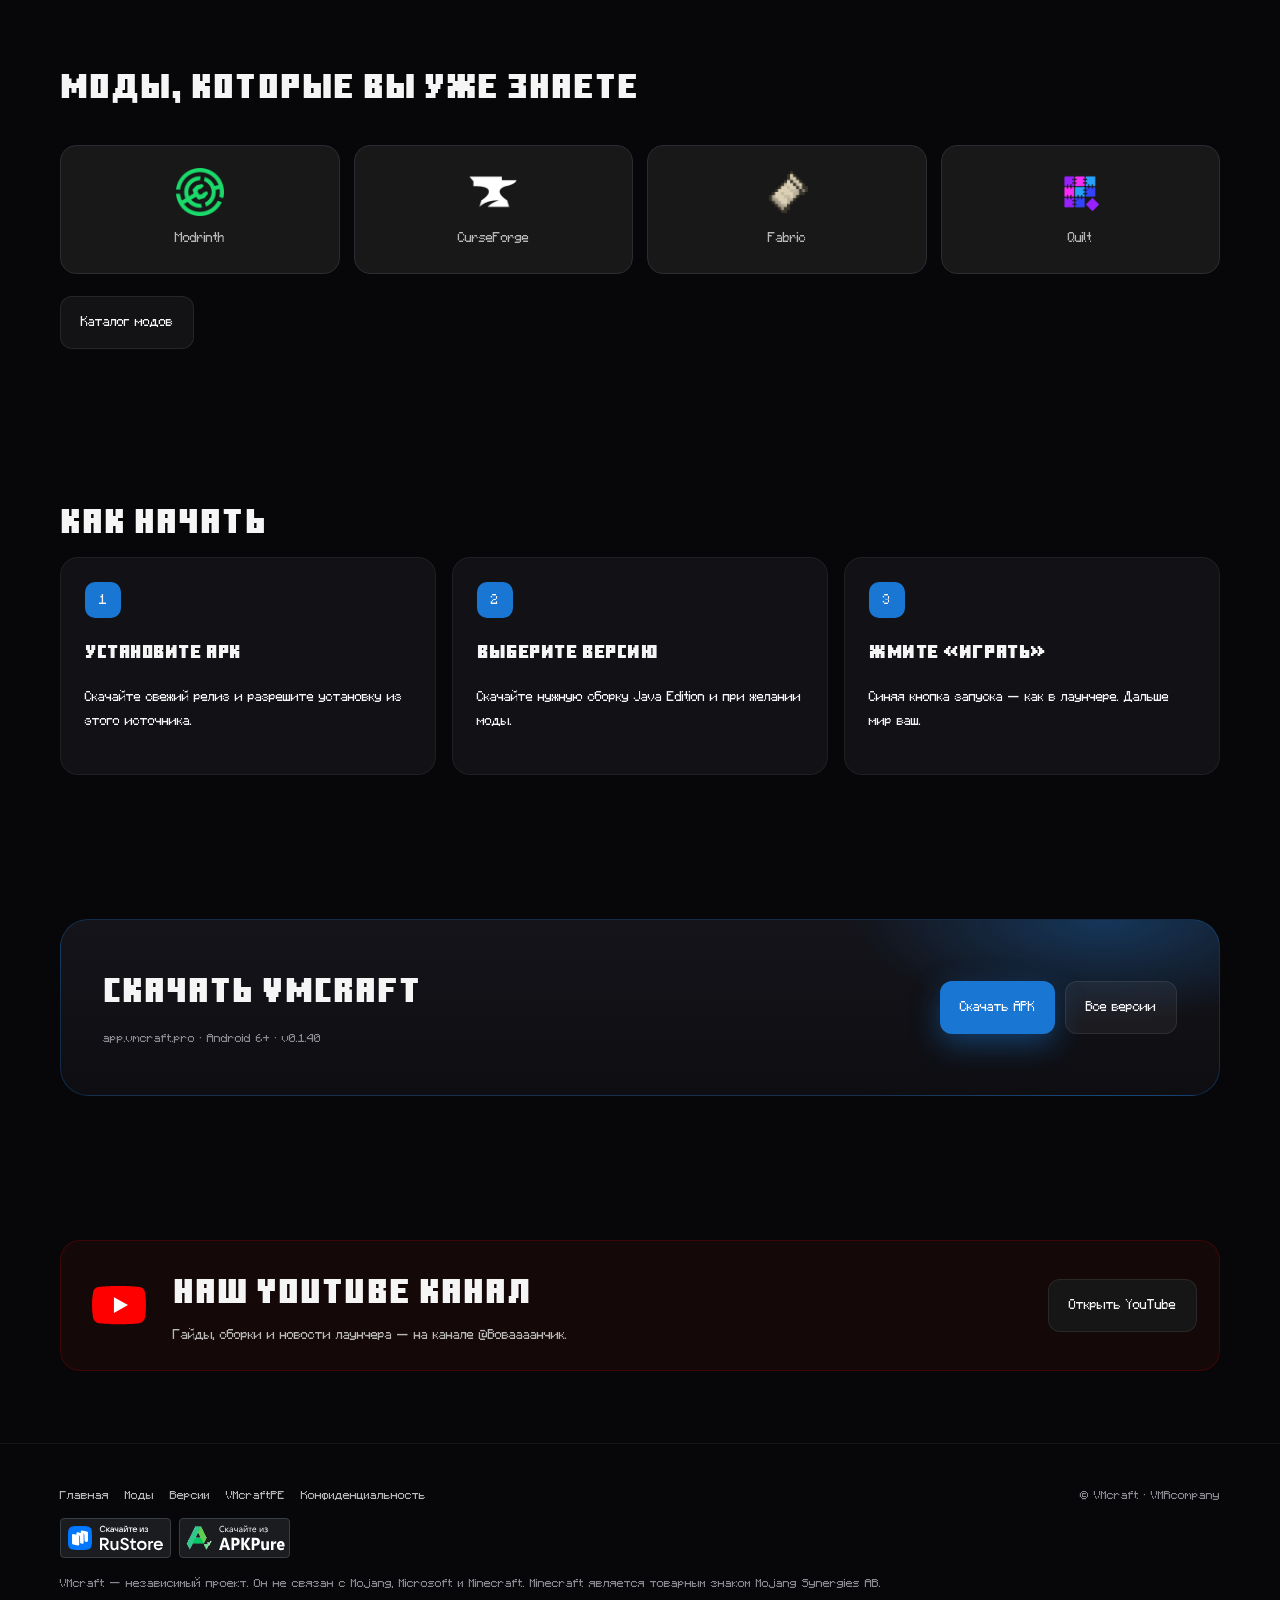
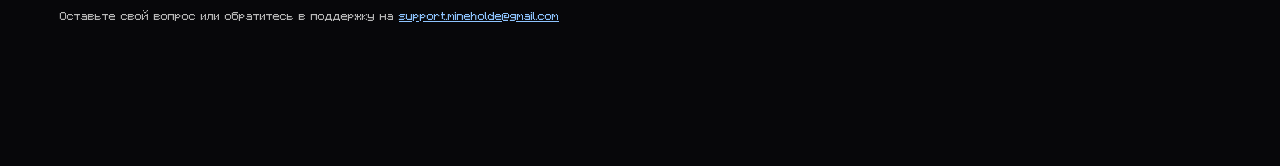
==== commit ec28d1c8: "Publish the cut-out cookie icon, MineHolde Apps&Games as operator, and email support. EOF  Co-author" ====
--- a/index.html
+++ b/index.html
@@ -17,7 +17,7 @@
   <meta name="twitter:card" content="summary">
   <link rel="icon" href="images/icon.png" type="image/png">
   <link rel="apple-touch-icon" href="images/icon-round.png">
-  <link rel="stylesheet" href="css/style.css?v=20261020c">
+  <link rel="stylesheet" href="css/style.css?v=20261020f">
   <script>
     (function () {
       try {
@@ -236,19 +236,20 @@
           </a>
         </div>
         <div class="legal" data-i18n="legal">VMcraft — независимый проект. Он не связан с Mojang, Microsoft и Minecraft. Minecraft является товарным знаком Mojang Synergies AB.</div>
+        <div class="foot-support" data-i18n="footSupport">Оставьте свой вопрос или обратитесь в поддержку на support.mineholde@gmail.com</div>
       </div>
       <div data-i18n="copy">© VMcraft · VMRcompany</div>
     </div>
   </footer>
   <aside class="cookie-banner" id="cookieBanner">
-    <img src="images/cookie.jpg" width="56" height="56" alt="">
+    <img src="images/cookie.png" width="56" height="56" alt="">
     <p>
       <span data-i18n="cookieText">Мы используем cookies, чтобы сайт работал удобнее.</span>
       <a class="cookie-link" href="privacy.html" data-i18n="cookiePolicy">Политика конфиденциальности</a>
     </p>
     <button type="button" class="btn btn-play" id="cookieAccept" data-i18n="cookieAccept">Принять</button>
   </aside>
-  <script src="js/app.js?v=20261020c"></script>
+  <script src="js/app.js?v=20261020g"></script>
   <script src="js/cookie.js?v=20261020c"></script>
 </body>
 </html>
--- a/css/style.css
+++ b/css/style.css
@@ -678,6 +678,13 @@
 }
 .foot-nav a { color: var(--muted); text-decoration: none; font-weight: 700; }
 .foot-nav a:hover { color: var(--text); }
+.foot-support {
+  margin: 12px 0 0;
+  max-width: 520px;
+  color: var(--muted);
+  line-height: 1.45;
+}
+.foot-support a { color: #8ec4ff; }
 
 .store-badges {
   display: flex;
@@ -788,6 +795,7 @@
   box-shadow: var(--shadow);
 }
 html.cookie-pending .cookie-banner { display: flex; }
+html.cookie-pending footer { padding-bottom: 140px; }
 .cookie-banner img {
   width: 56px;
   height: 56px;
@@ -812,6 +820,7 @@
   max-width: 720px;
   color: var(--muted);
 }
+.policy-page a { color: #8ec4ff; }
 @media (max-width: 640px) {
   .cookie-banner {
     flex-wrap: wrap;
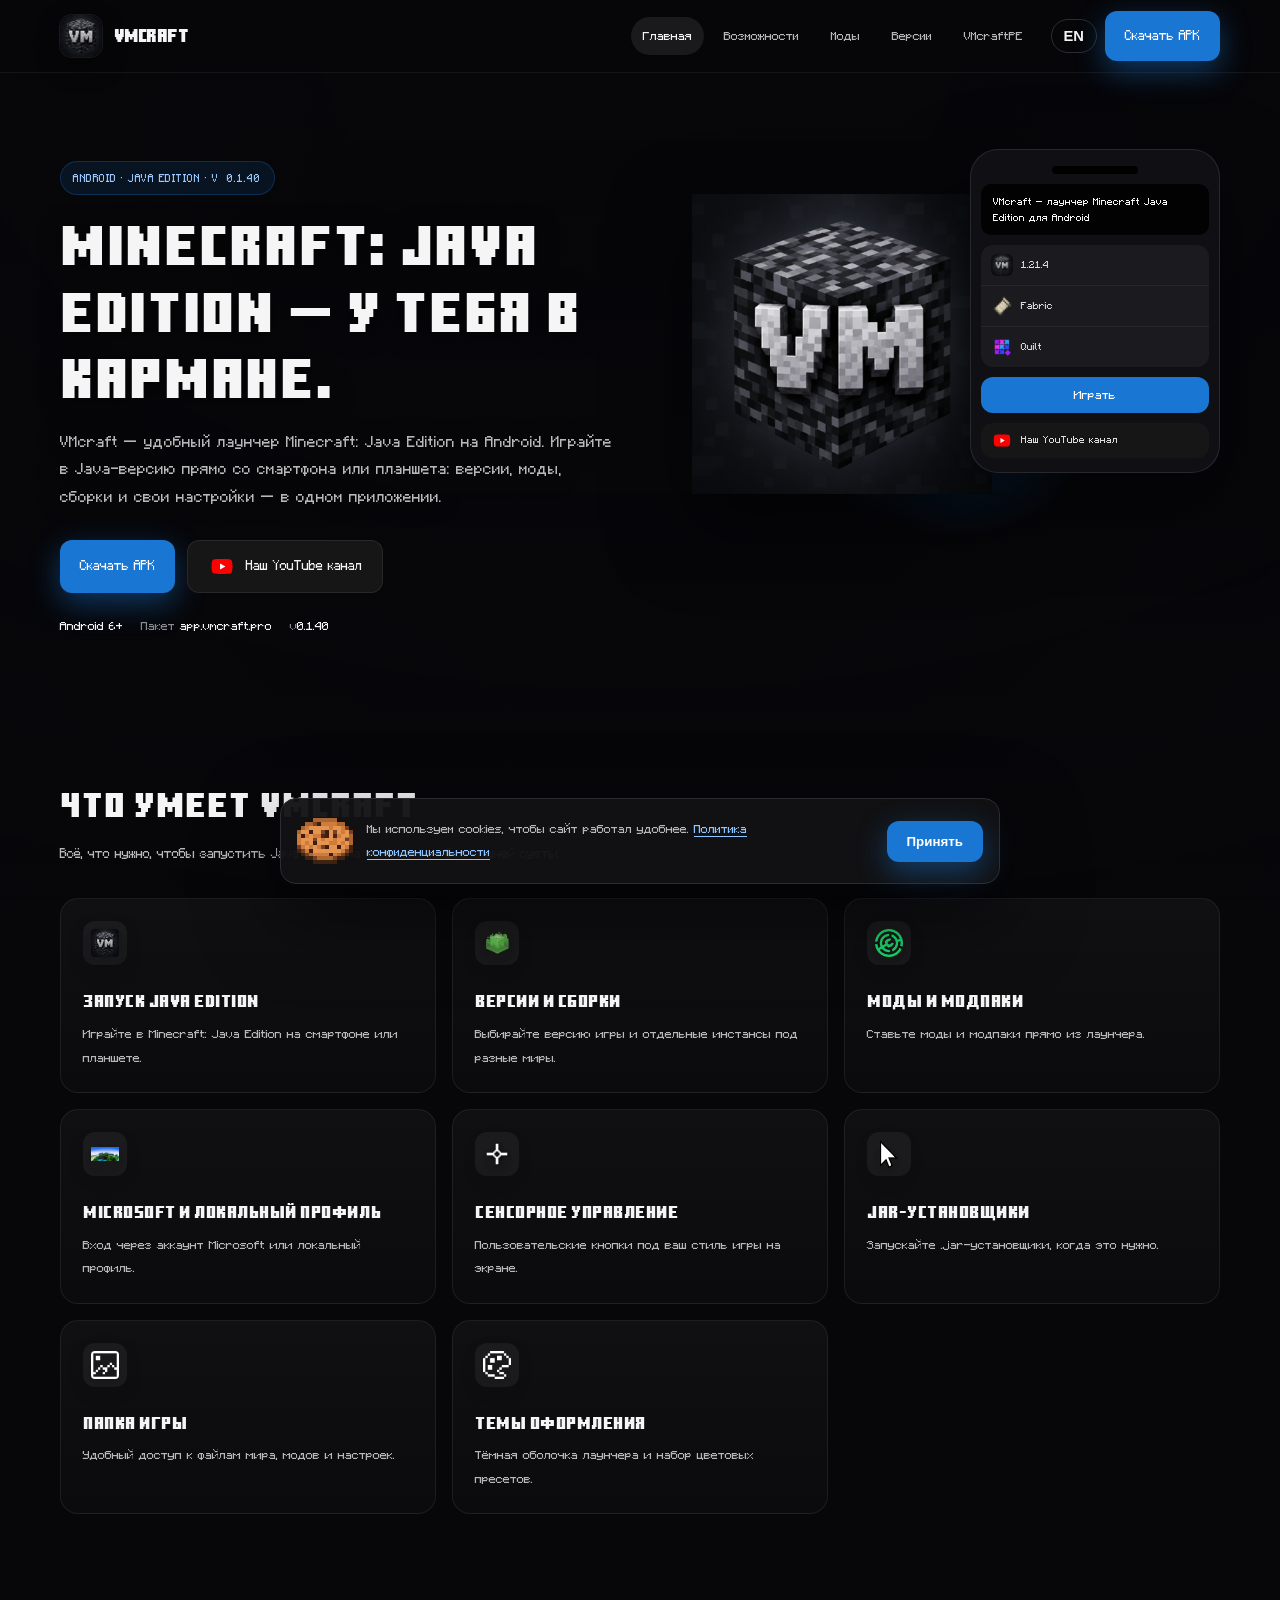
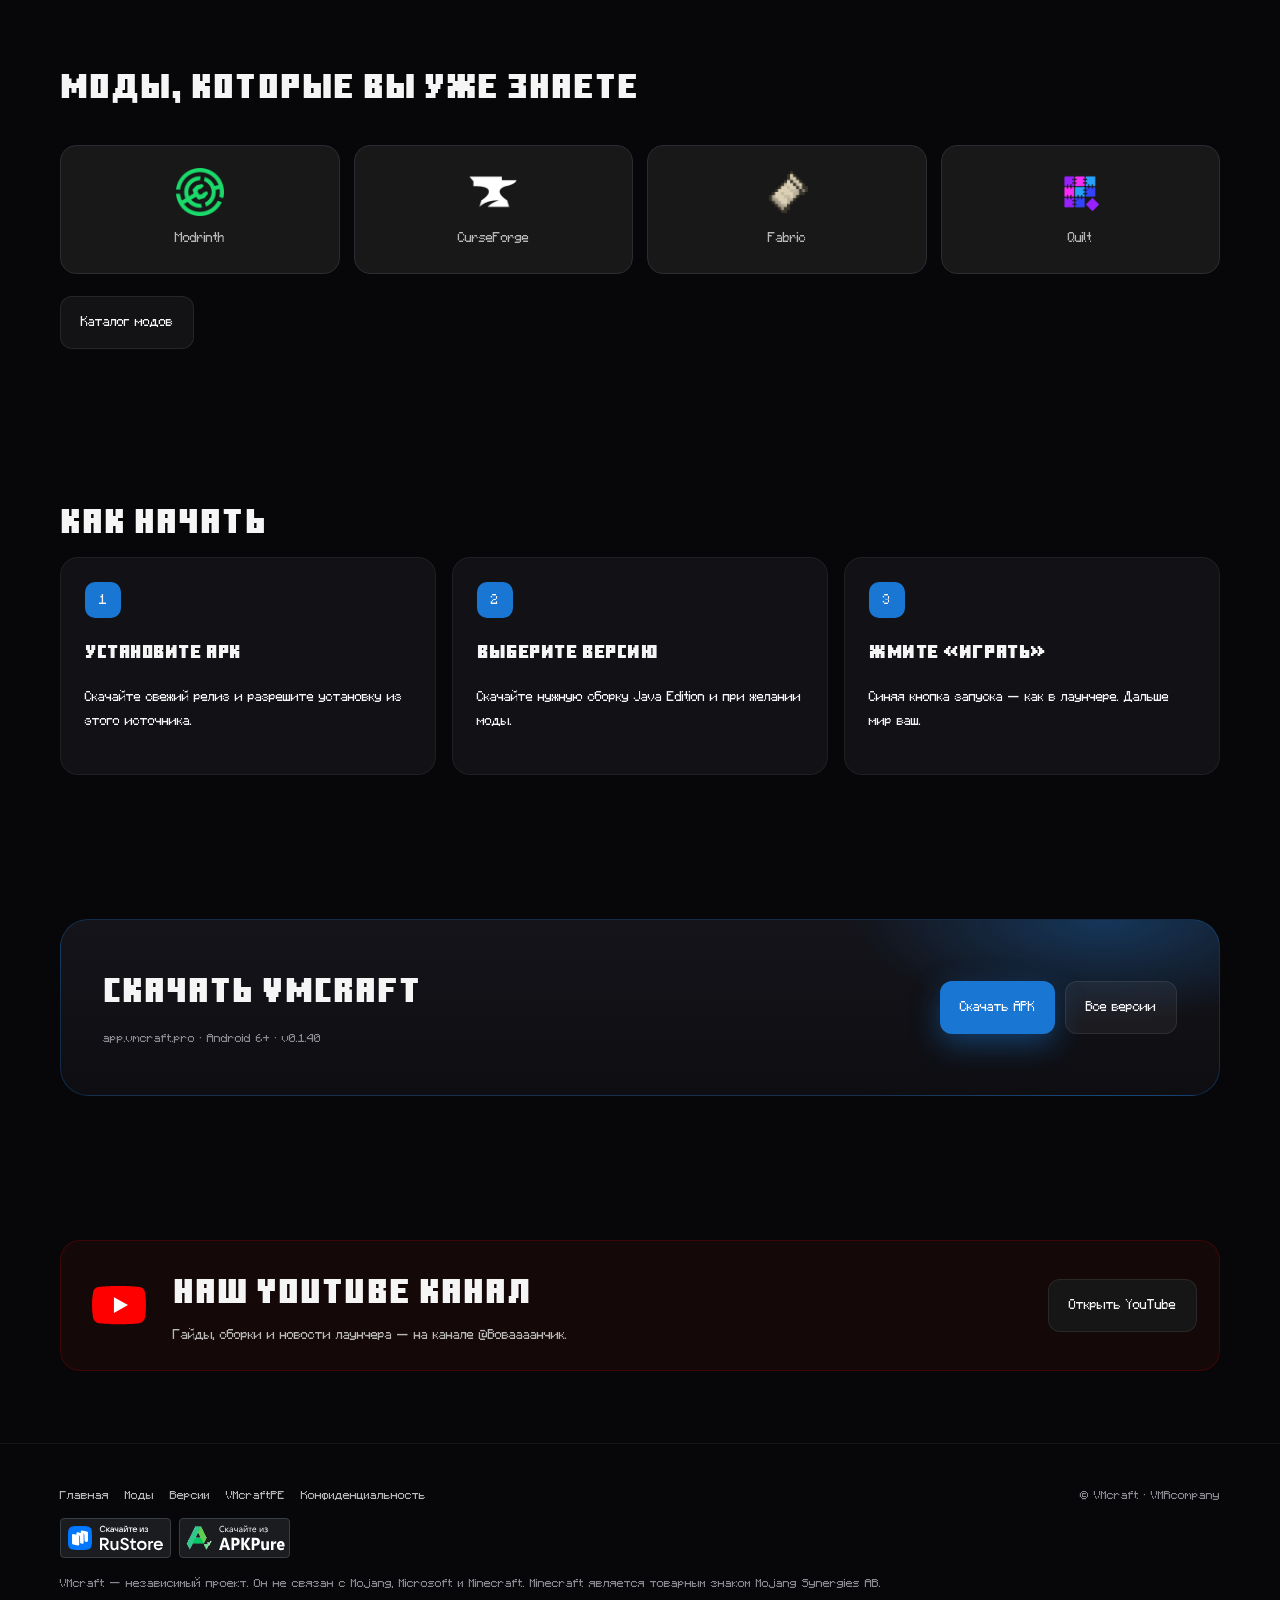
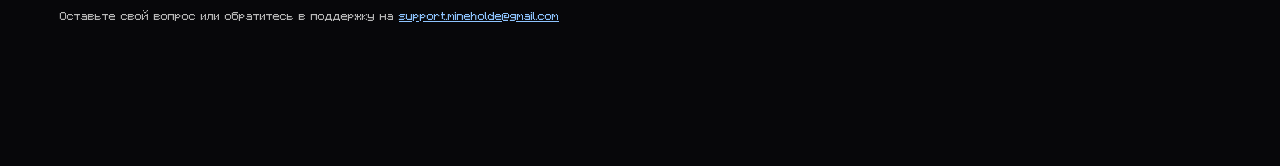
==== commit aad37d3b: "Update index.html" ====
--- a/index.html
+++ b/index.html
@@ -148,11 +148,6 @@
           <p data-i18n="f7d">Удобный доступ к файлам мира, модов и настроек.</p>
         </article>
         <article class="card">
-          <img src="images/notif.png" alt="">
-          <h3 data-i18n="f8t">Самообновление</h3>
-          <p data-i18n="f8d">Лаунчер умеет предлагать новую версию APK, если вы ставите его не из магазина.</p>
-        </article>
-        <article class="card">
           <img src="images/theme.png" alt="">
           <h3 data-i18n="f9t">Темы оформления</h3>
           <p data-i18n="f9d">Тёмная оболочка лаунчера и набор цветовых пресетов.</p>
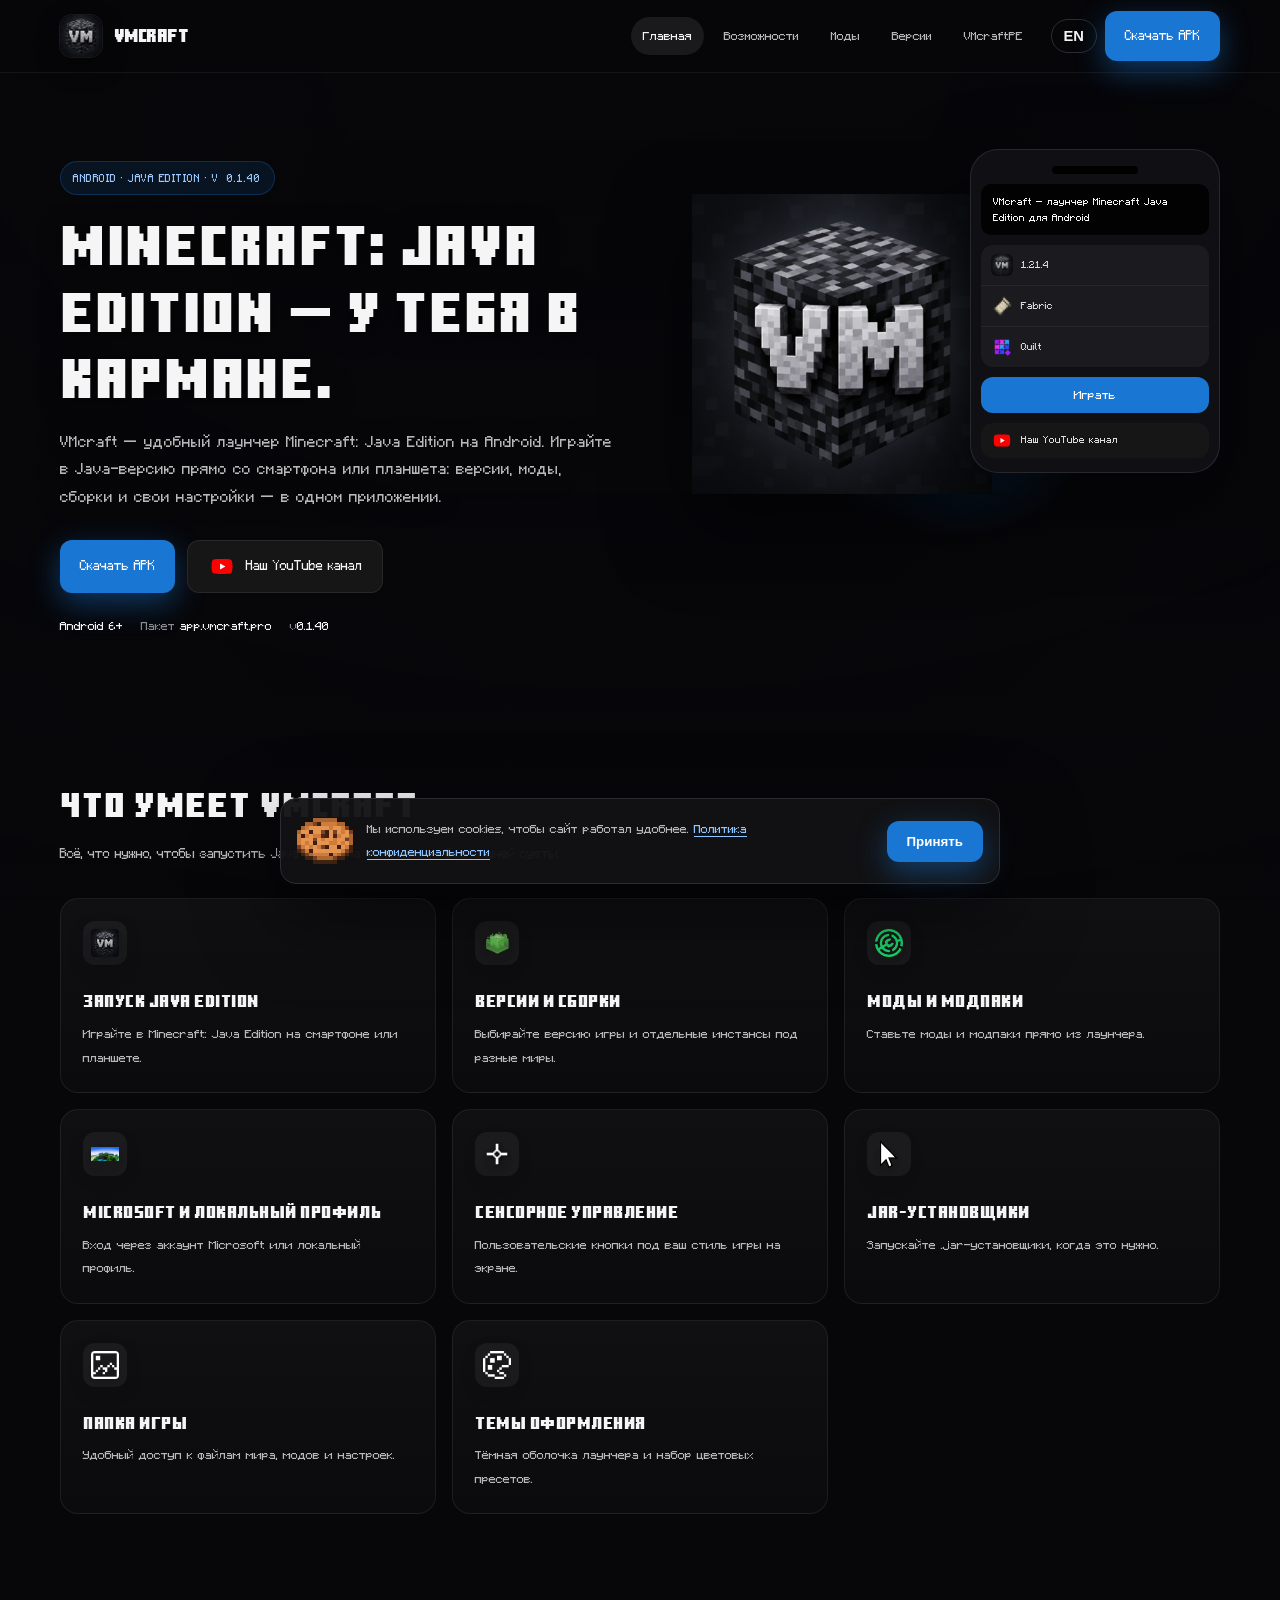
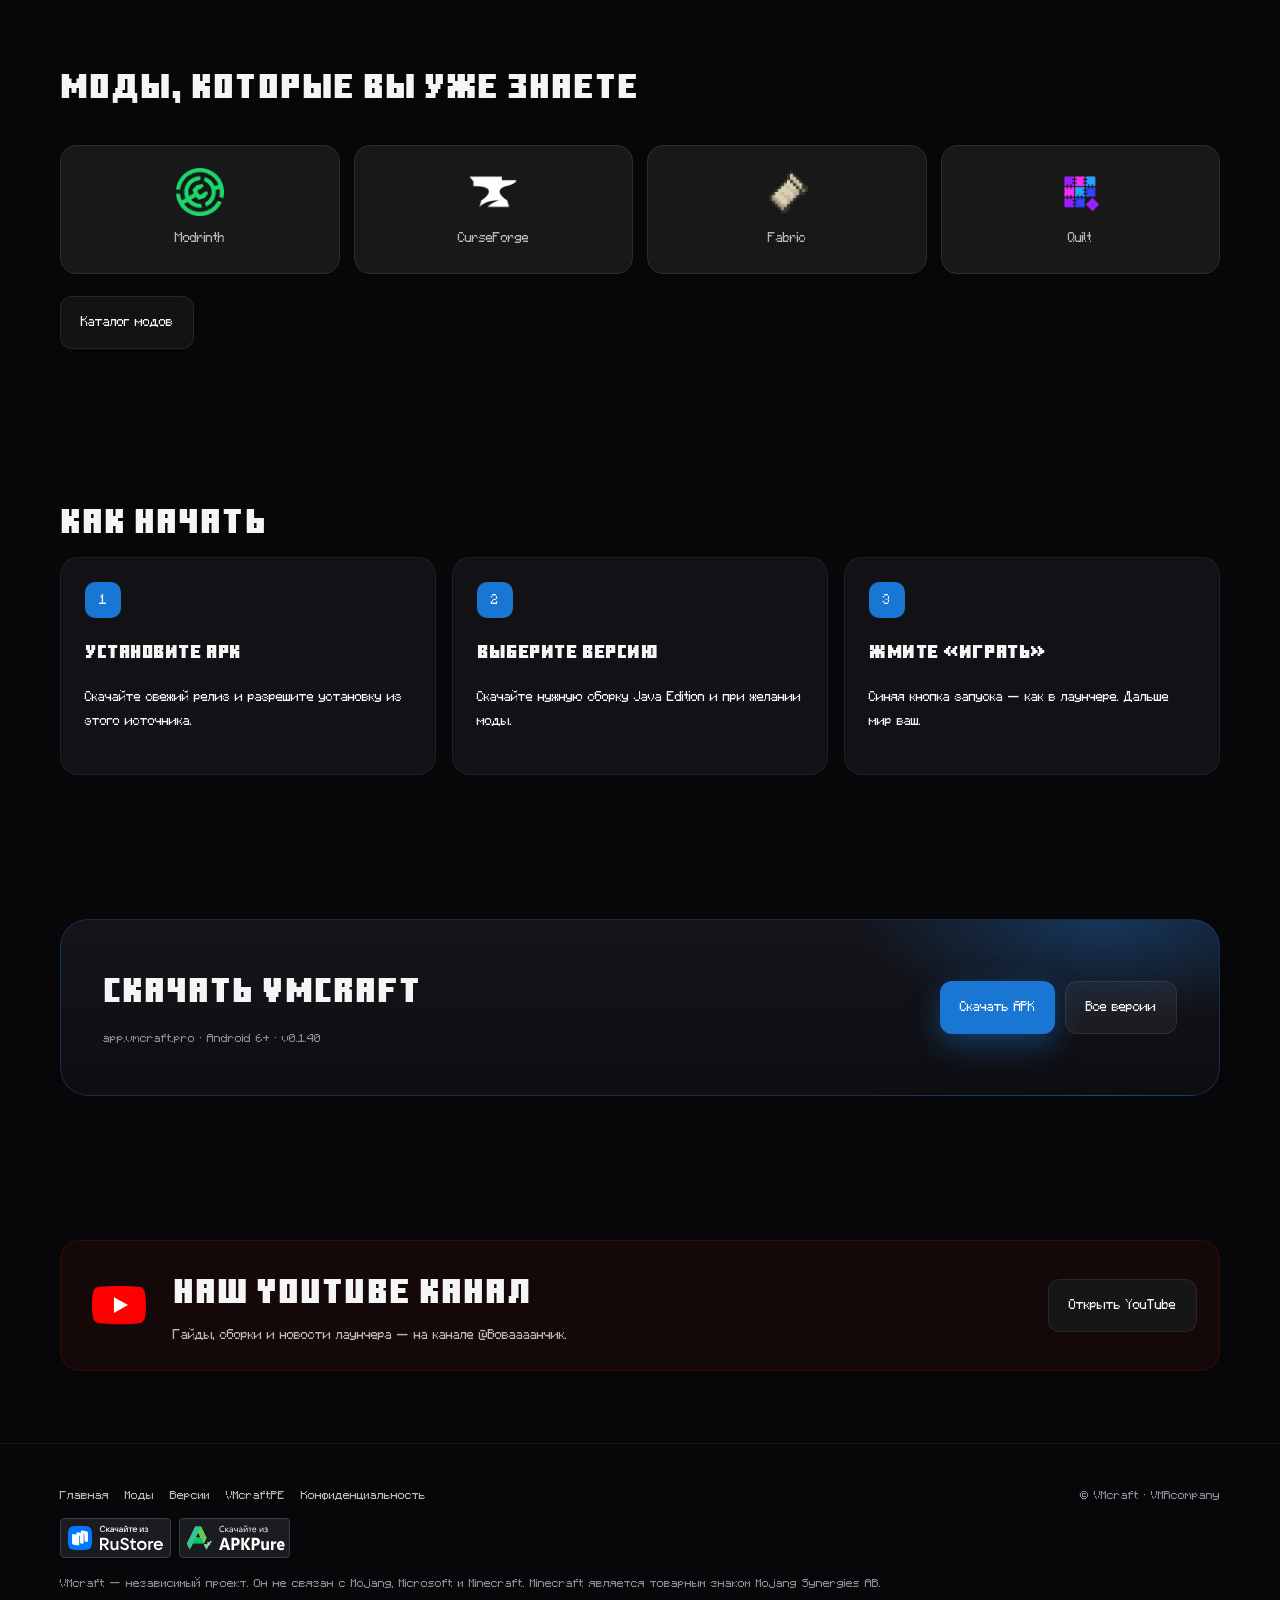
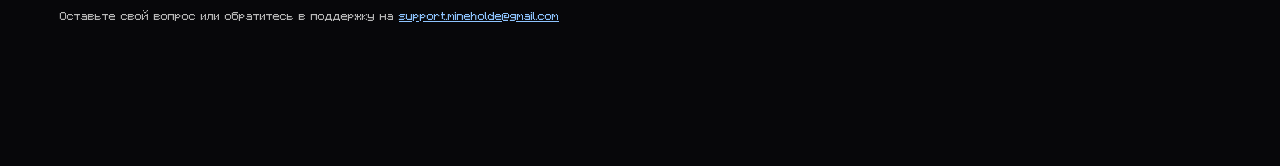
==== commit f4bfa78b: "Add VMcraftPE 0.2.0 to the download page. Co-authored-by: Cursor <cursoragent@cursor.com>" ====
--- a/index.html
+++ b/index.html
@@ -244,7 +244,7 @@
     </p>
     <button type="button" class="btn btn-play" id="cookieAccept" data-i18n="cookieAccept">Принять</button>
   </aside>
-  <script src="js/app.js?v=20261020g"></script>
+  <script src="js/app.js?v=20261122a"></script>
   <script src="js/cookie.js?v=20261020c"></script>
 </body>
 </html>
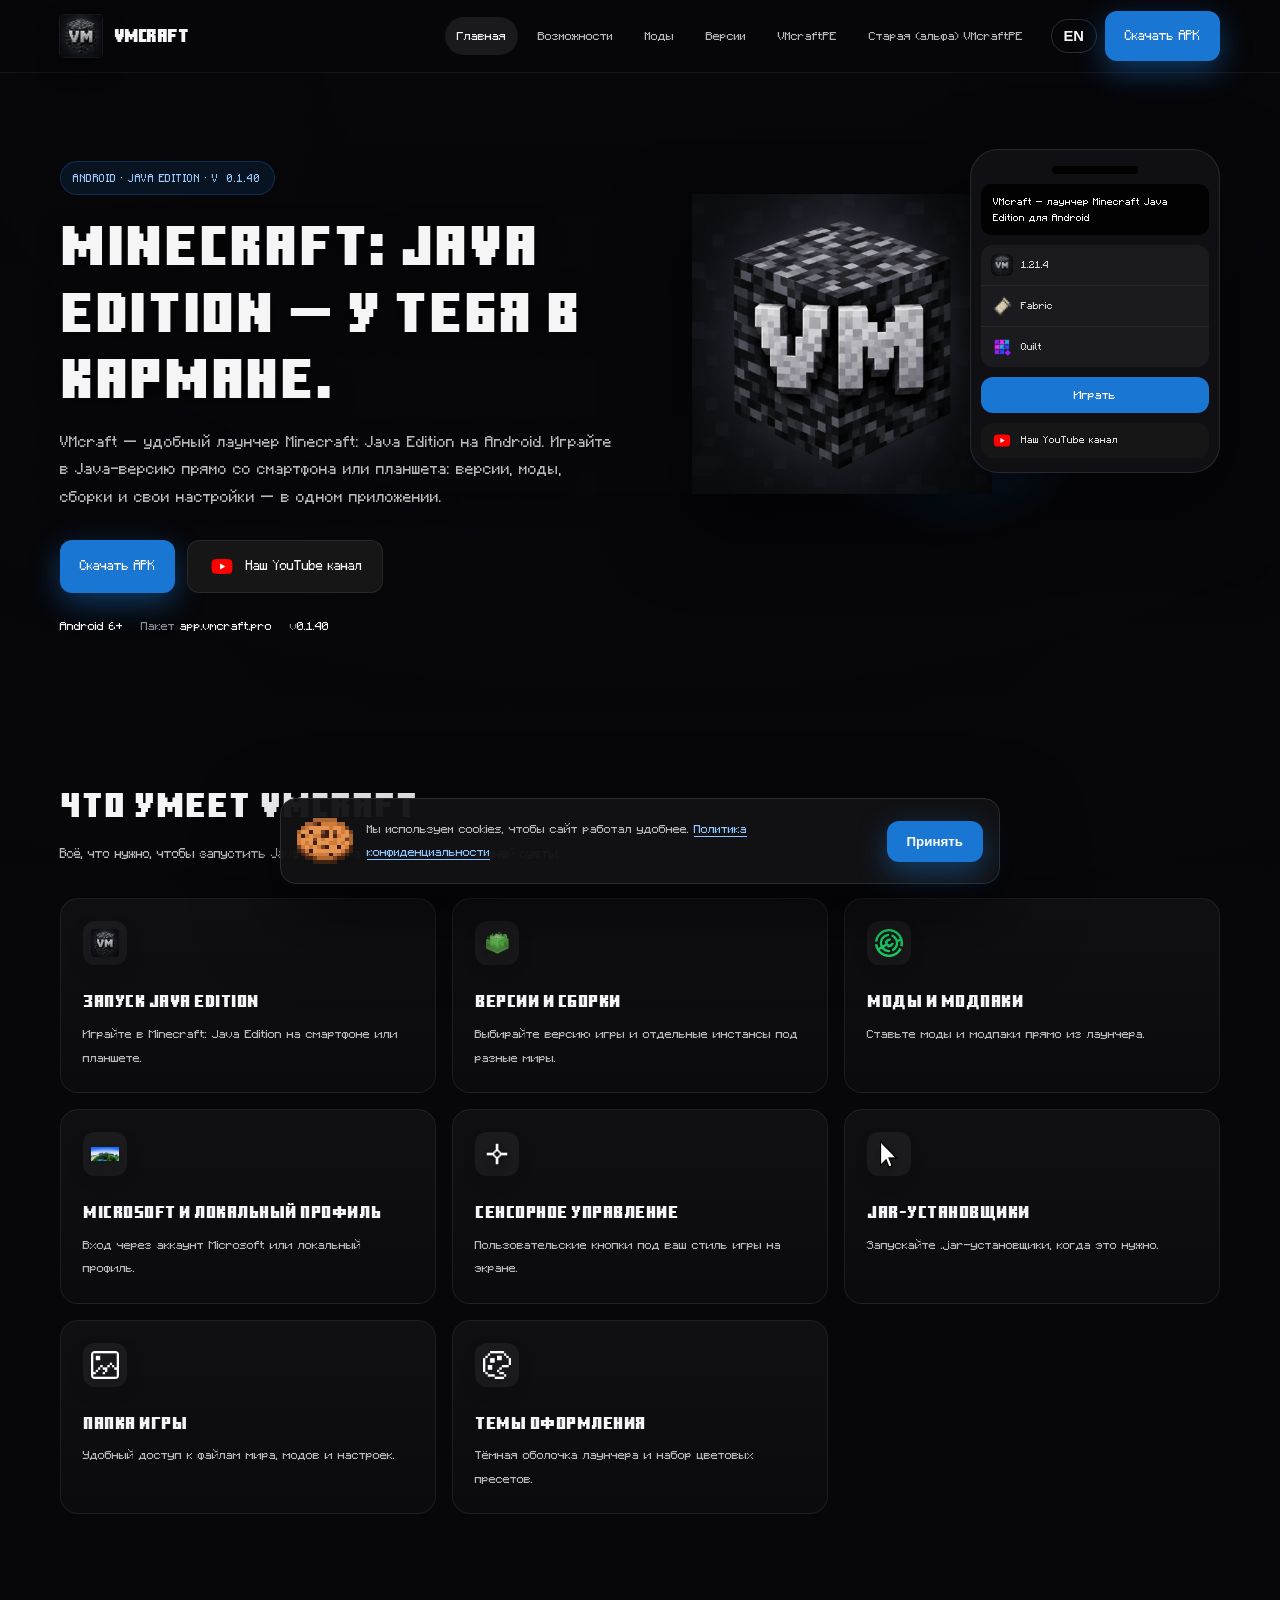
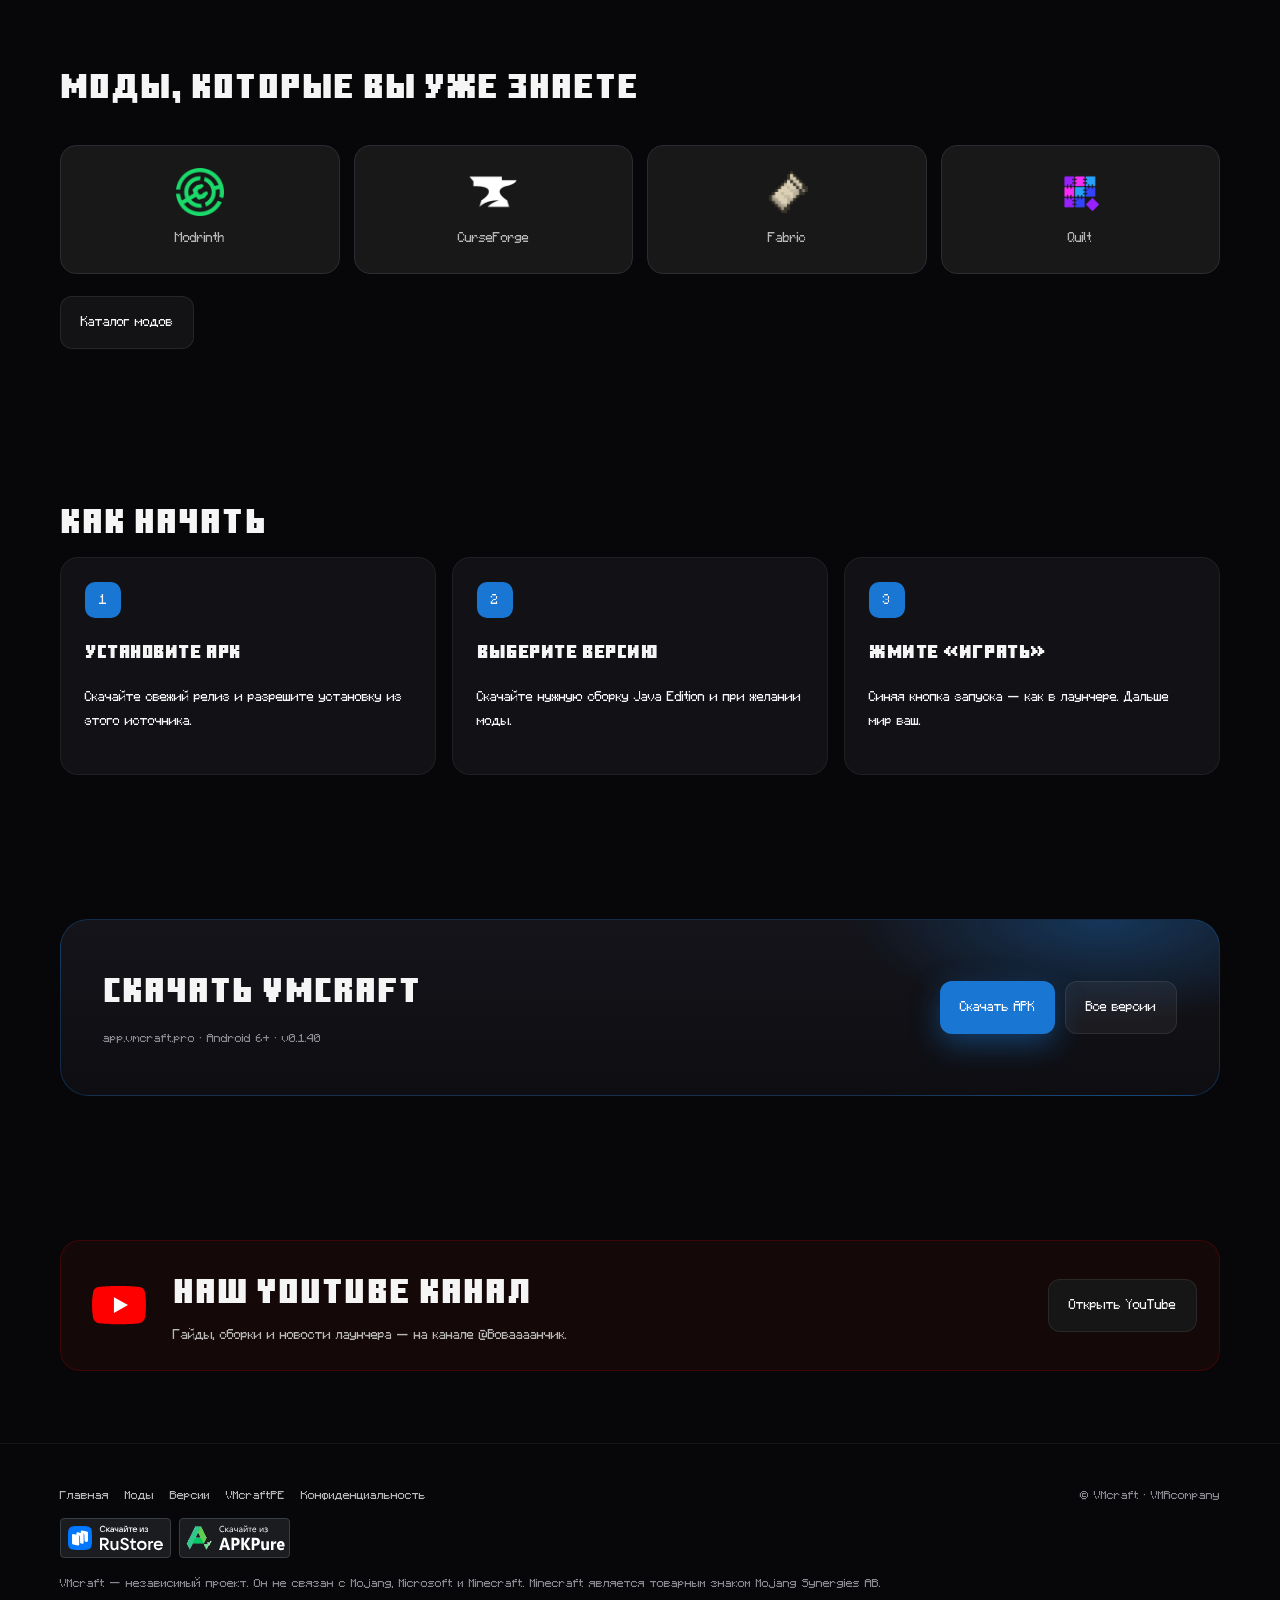
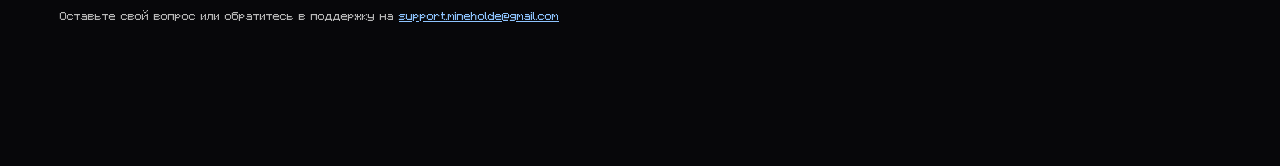
==== commit cf792692: "Rename the alpha section, add the forum, and make the catalog easier on phones. Co-authored-by: Curs" ====
--- a/index.html
+++ b/index.html
@@ -17,7 +17,7 @@
   <meta name="twitter:card" content="summary">
   <link rel="icon" href="images/icon.png" type="image/png">
   <link rel="apple-touch-icon" href="images/icon-round.png">
-  <link rel="stylesheet" href="css/style.css?v=20261020f">
+  <link rel="stylesheet" href="css/style.css?v=20261123b">
   <script>
     (function () {
       try {
@@ -61,6 +61,7 @@
         <a data-nav="mods" href="mods.html" data-i18n="navMods">Моды</a>
         <a data-nav="versions" href="versions.html" data-i18n="navVersions">Версии</a>
         <a data-nav="pe" href="pe.html" data-i18n="navPe">VMcraftPE</a>
+        <a data-nav="alpha" href="old-pe/" data-i18n="navAlpha">Старая (альфа) VMcraftPE</a>
       </nav>
       <div class="nav-actions">
         <button class="lang" type="button" id="langBtn">EN</button>
@@ -244,7 +245,7 @@
     </p>
     <button type="button" class="btn btn-play" id="cookieAccept" data-i18n="cookieAccept">Принять</button>
   </aside>
-  <script src="js/app.js?v=20261122a"></script>
+  <script src="js/app.js?v=20261123b"></script>
   <script src="js/cookie.js?v=20261020c"></script>
 </body>
 </html>
--- a/css/style.css
+++ b/css/style.css
@@ -195,7 +195,7 @@
 .brand img {
   width: 42px;
   height: 42px;
-  border-radius: 12px;
+  border-radius: 1mm;
   box-shadow: 0 0 0 1px rgba(255,255,255,.08), 0 10px 24px rgba(0,0,0,.4);
 }
 
@@ -476,6 +476,38 @@
 .card h3 { margin: 0 0 8px; font-size: 1.08rem; }
 .card p { margin: 0; color: var(--muted); font-size: 0.95rem; }
 
+.pe-stage .pe-shot {
+  position: relative;
+  z-index: 1;
+  width: min(560px, 100%);
+  height: auto;
+  border-radius: 16px;
+  border: 1px solid rgba(255,255,255,.12);
+  box-shadow: 0 18px 50px rgba(0,0,0,.45);
+}
+
+.shot-grid {
+  display: grid;
+  grid-template-columns: 1fr 1fr;
+  gap: 18px;
+}
+.shot {
+  margin: 0;
+  background: linear-gradient(180deg, rgba(255,255,255,.04), rgba(255,255,255,.02));
+  border: 1px solid rgba(255,255,255,.07);
+  border-radius: var(--radius);
+  overflow: hidden;
+}
+.shot img {
+  width: 100%;
+  height: auto;
+  display: block;
+  background: #000;
+}
+.shot figcaption { padding: 14px 16px 16px; }
+.shot h3 { margin: 0 0 6px; font-size: 1.02rem; }
+.shot p { margin: 0; color: var(--muted); font-size: 0.92rem; }
+
 .ecosystem {
   display: grid;
   grid-template-columns: repeat(4, 1fr);
@@ -709,7 +741,7 @@
   .hero, .download, .yt-block { grid-template-columns: 1fr; }
   .dl-actions { justify-content: flex-start; }
   .ver-row { flex-direction: column; align-items: stretch; }
-  .grid, .steps { grid-template-columns: 1fr 1fr; }
+  .grid, .steps, .shot-grid { grid-template-columns: 1fr 1fr; }
   .ecosystem { grid-template-columns: 1fr 1fr; }
   .stage {
     min-height: 0;
@@ -770,7 +802,7 @@
 }
 
 @media (max-width: 640px) {
-  .grid, .steps { grid-template-columns: 1fr; }
+  .grid, .steps, .shot-grid { grid-template-columns: 1fr; }
   .hero { padding-top: 28px; }
   .download { padding: 24px; }
   .mod-grid { grid-template-columns: 1fr; }
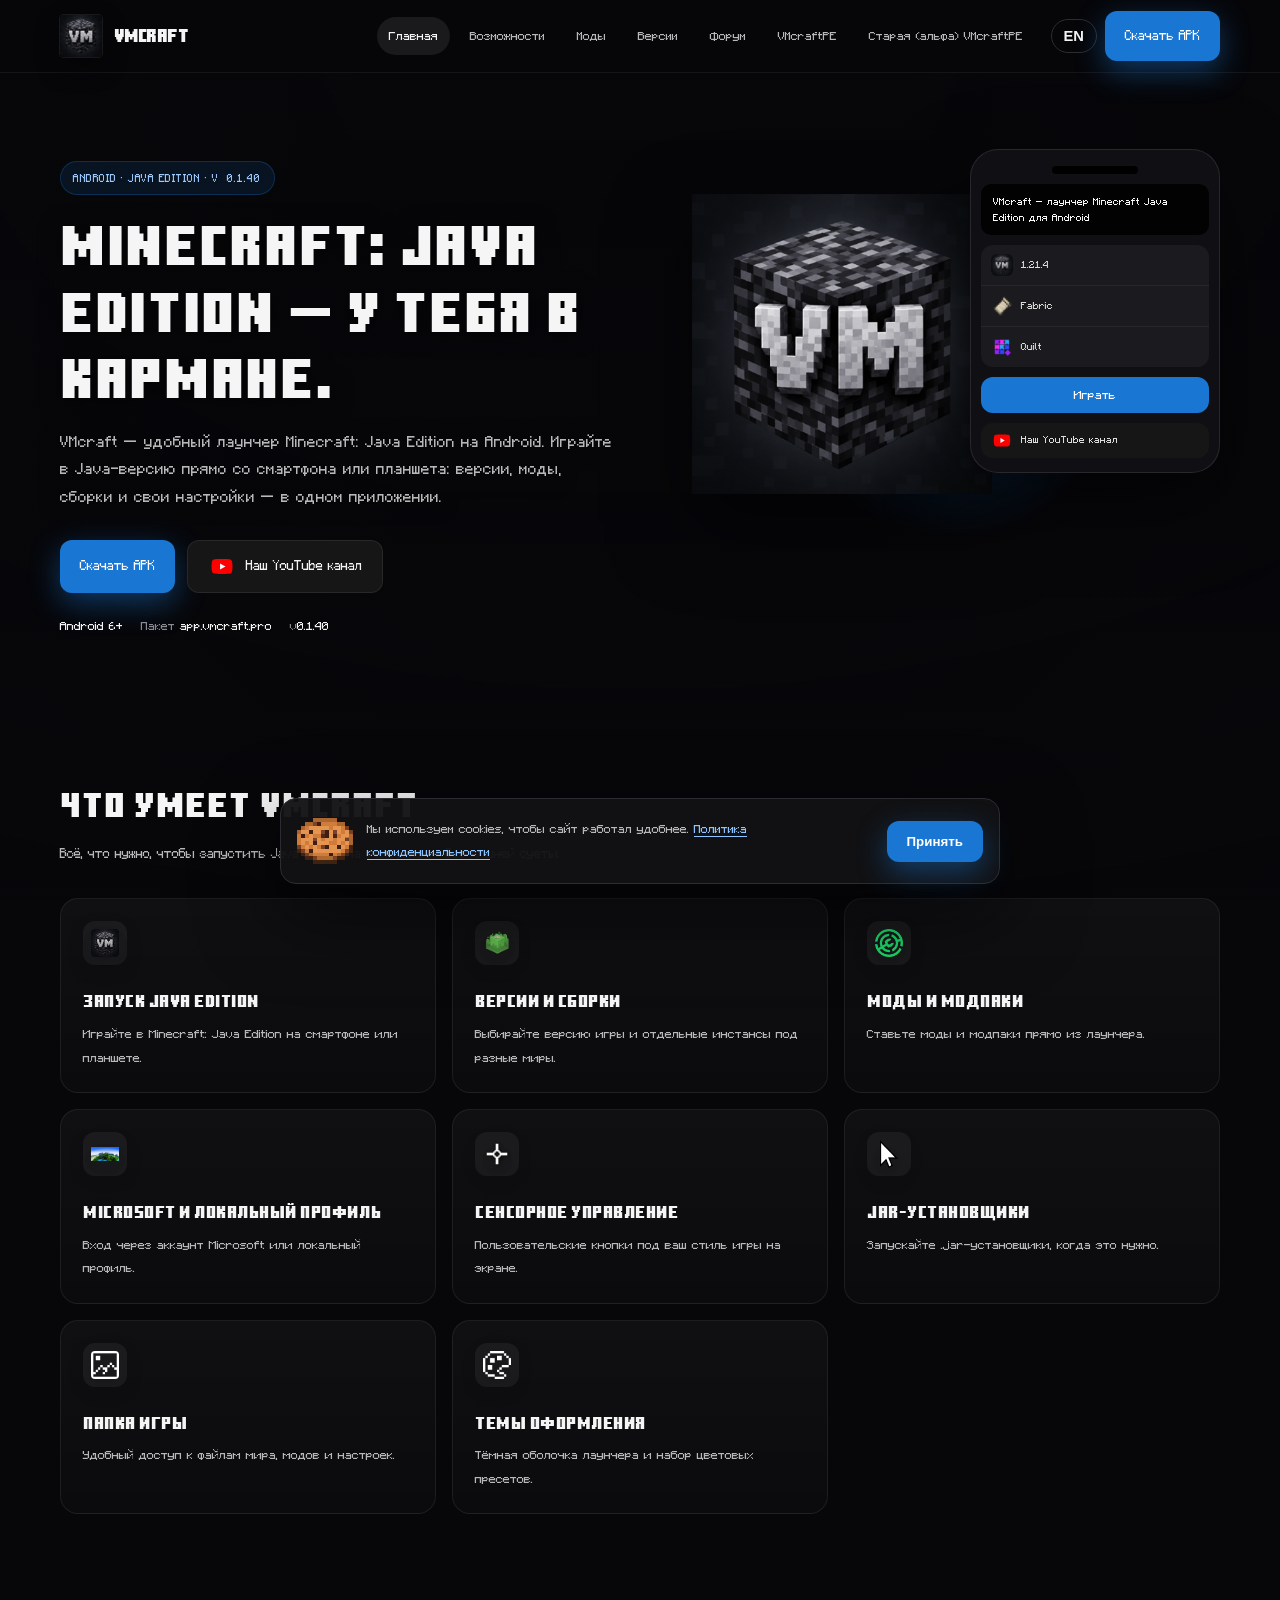
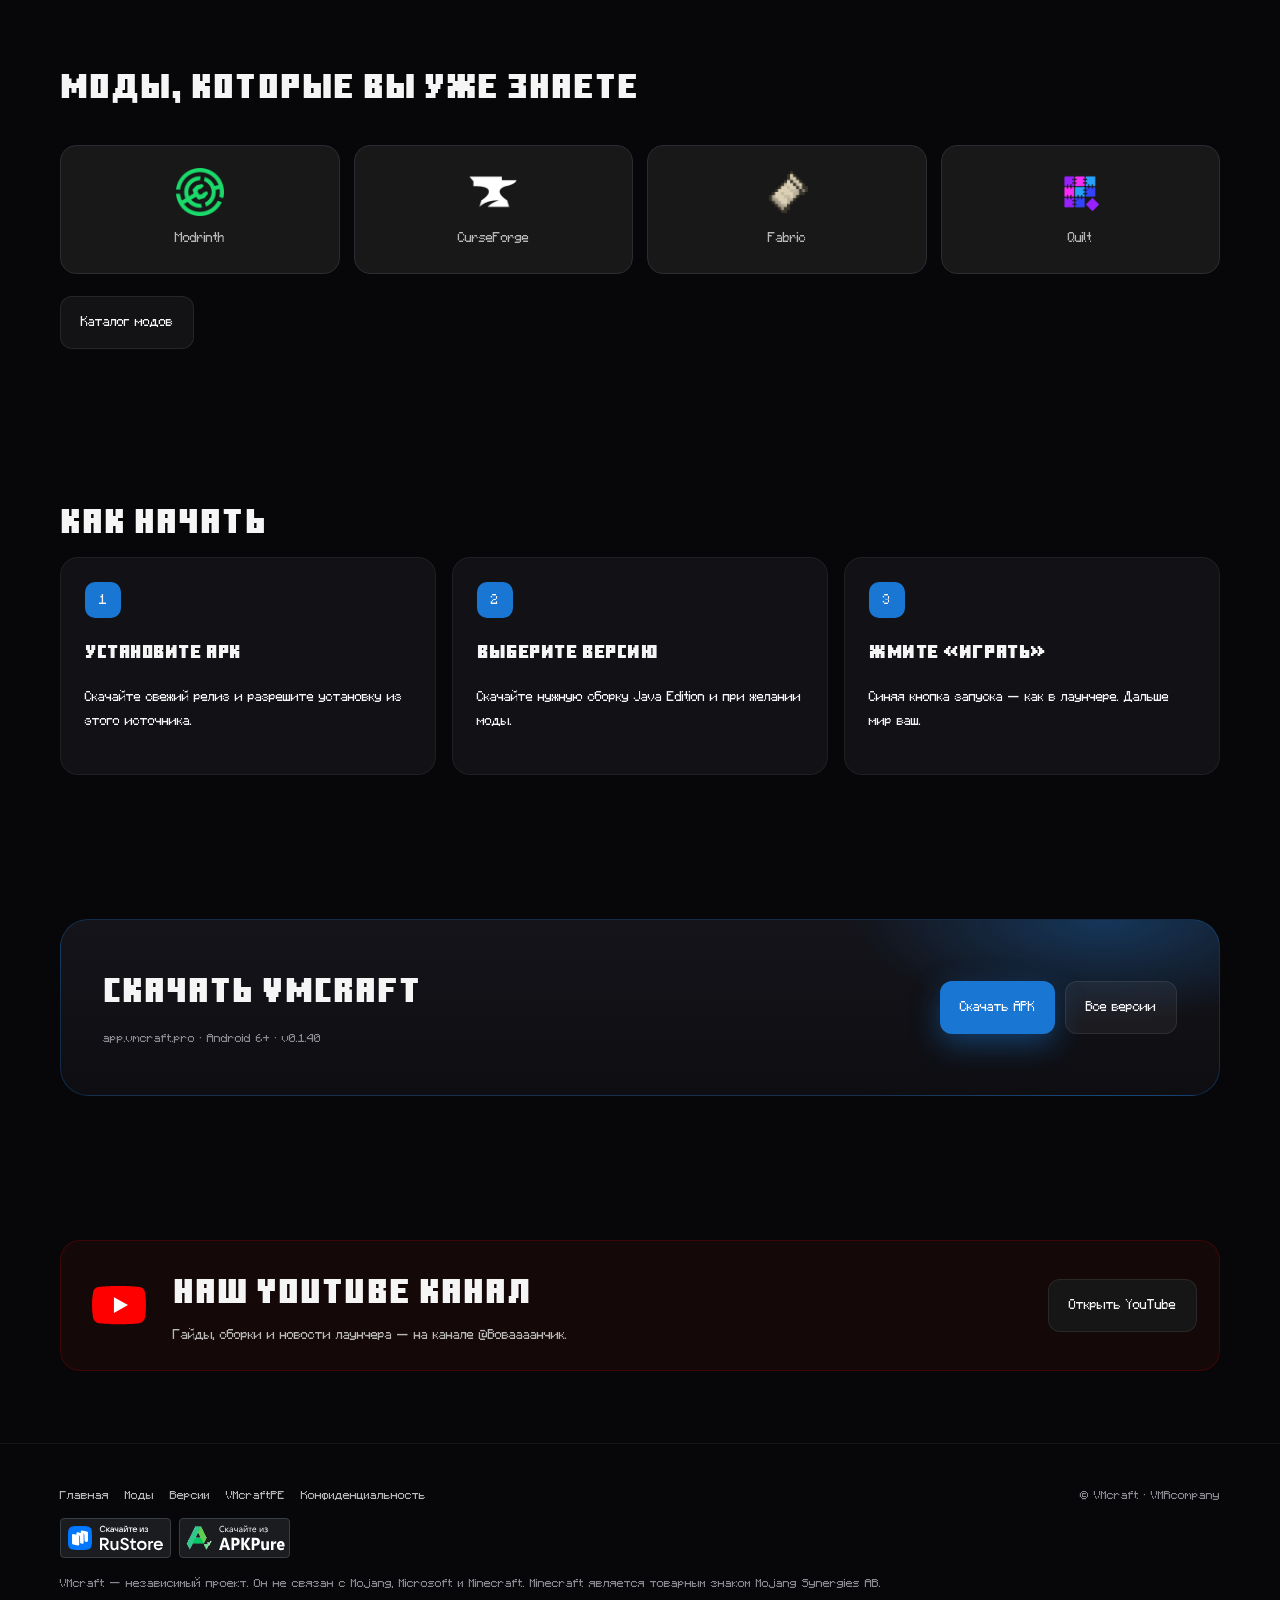
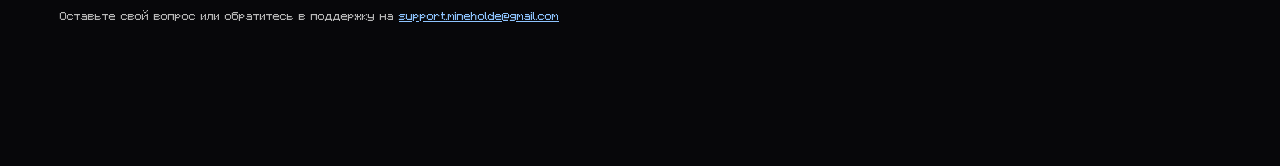
==== commit 6a264cd2: "Add the forum link to the launcher menu. Co-authored-by: Cursor <cursoragent@cursor.com>" ====
--- a/index.html
+++ b/index.html
@@ -60,6 +60,7 @@
         <a href="index.html#features" data-i18n="navFeat">Возможности</a>
         <a data-nav="mods" href="mods.html" data-i18n="navMods">Моды</a>
         <a data-nav="versions" href="versions.html" data-i18n="navVersions">Версии</a>
+        <a data-nav="forum" href="forum/" data-i18n="navForum">Форум</a>
         <a data-nav="pe" href="pe.html" data-i18n="navPe">VMcraftPE</a>
         <a data-nav="alpha" href="old-pe/" data-i18n="navAlpha">Старая (альфа) VMcraftPE</a>
       </nav>
@@ -245,7 +246,7 @@
     </p>
     <button type="button" class="btn btn-play" id="cookieAccept" data-i18n="cookieAccept">Принять</button>
   </aside>
-  <script src="js/app.js?v=20261123b"></script>
+  <script src="js/app.js?v=20261123d"></script>
   <script src="js/cookie.js?v=20261020c"></script>
 </body>
 </html>
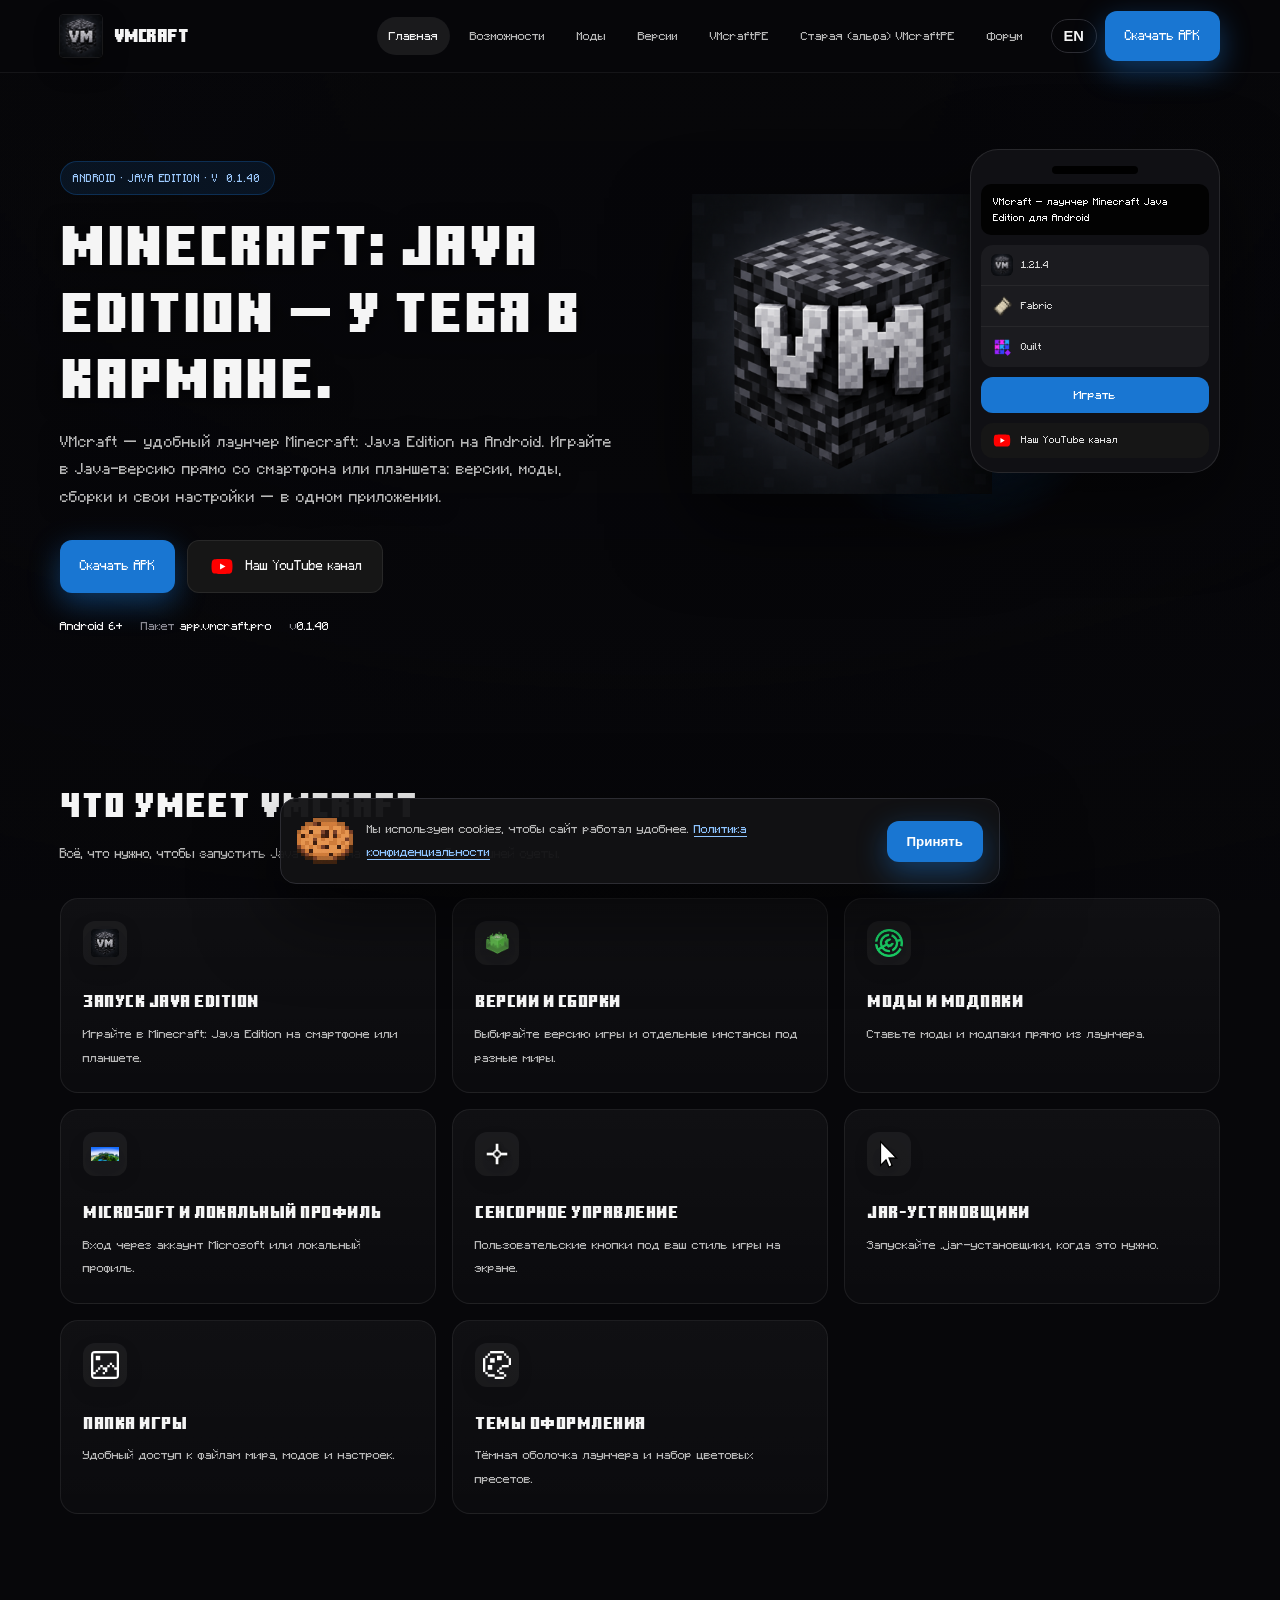
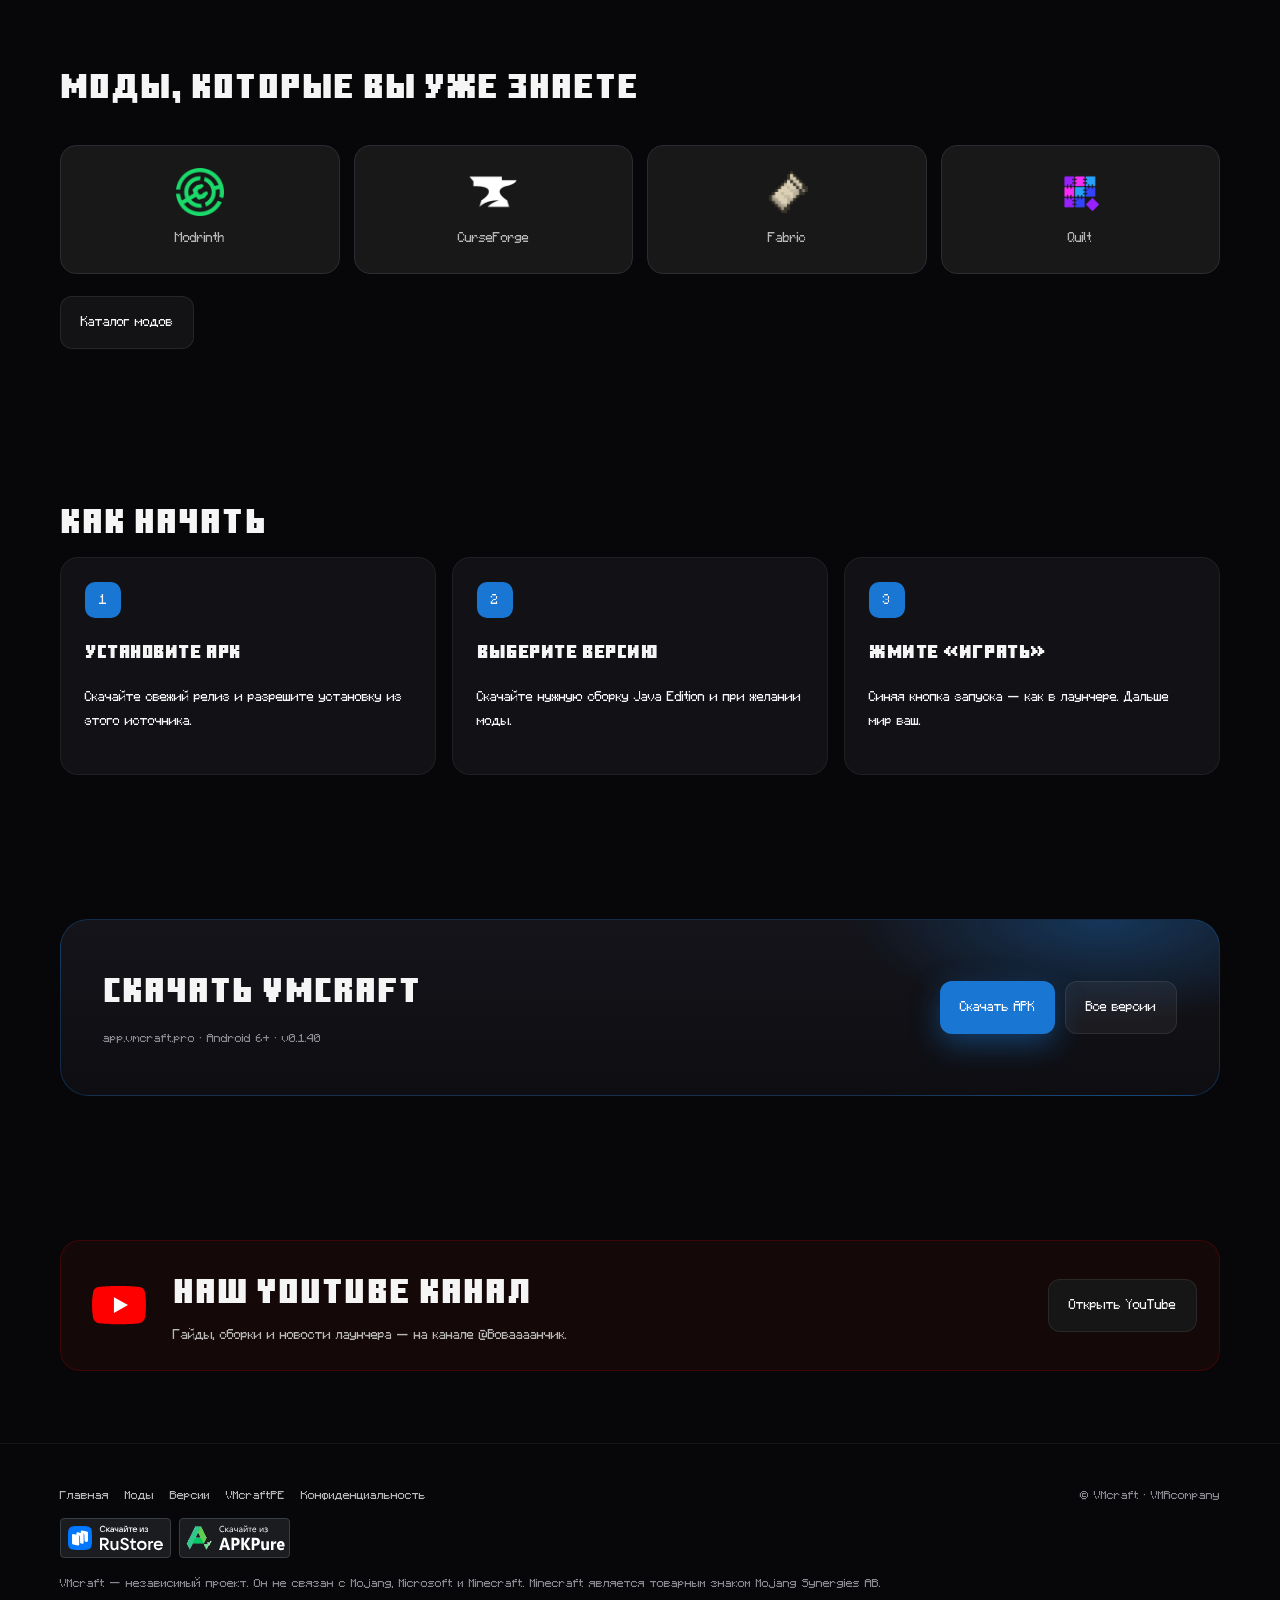
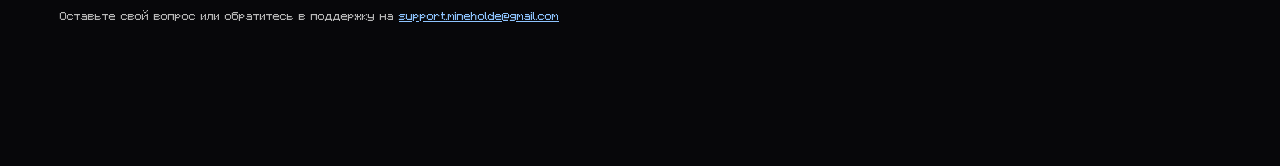
==== commit 8c72b9a1: "Store forum accounts online and let people set an avatar. Co-authored-by: Cursor <cursoragent@cursor" ====
--- a/index.html
+++ b/index.html
@@ -60,9 +60,9 @@
         <a href="index.html#features" data-i18n="navFeat">Возможности</a>
         <a data-nav="mods" href="mods.html" data-i18n="navMods">Моды</a>
         <a data-nav="versions" href="versions.html" data-i18n="navVersions">Версии</a>
-        <a data-nav="forum" href="forum/" data-i18n="navForum">Форум</a>
         <a data-nav="pe" href="pe.html" data-i18n="navPe">VMcraftPE</a>
         <a data-nav="alpha" href="old-pe/" data-i18n="navAlpha">Старая (альфа) VMcraftPE</a>
+        <a data-nav="forum" href="forum/" data-i18n="navForum">Форум</a>
       </nav>
       <div class="nav-actions">
         <button class="lang" type="button" id="langBtn">EN</button>
@@ -246,7 +246,7 @@
     </p>
     <button type="button" class="btn btn-play" id="cookieAccept" data-i18n="cookieAccept">Принять</button>
   </aside>
-  <script src="js/app.js?v=20261123d"></script>
+  <script src="js/app.js?v=20261123e"></script>
   <script src="js/cookie.js?v=20261020c"></script>
 </body>
 </html>
